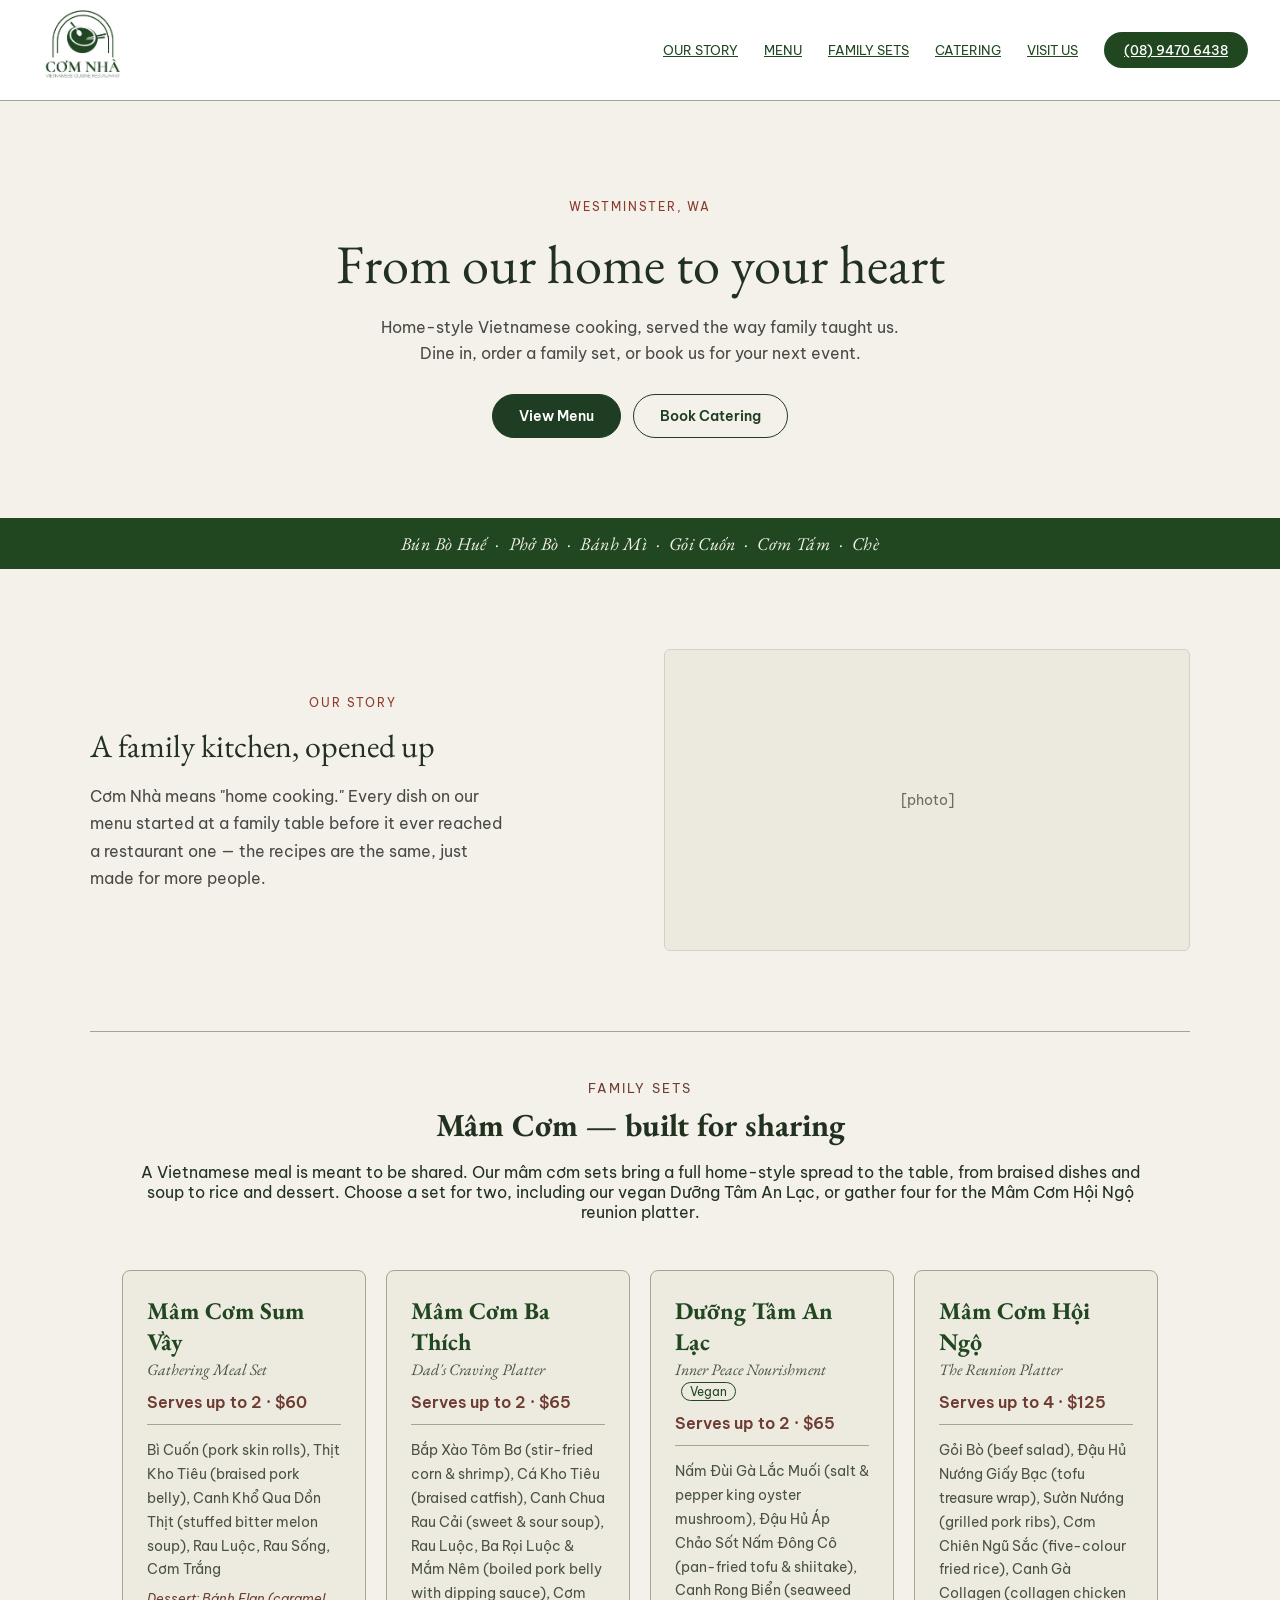
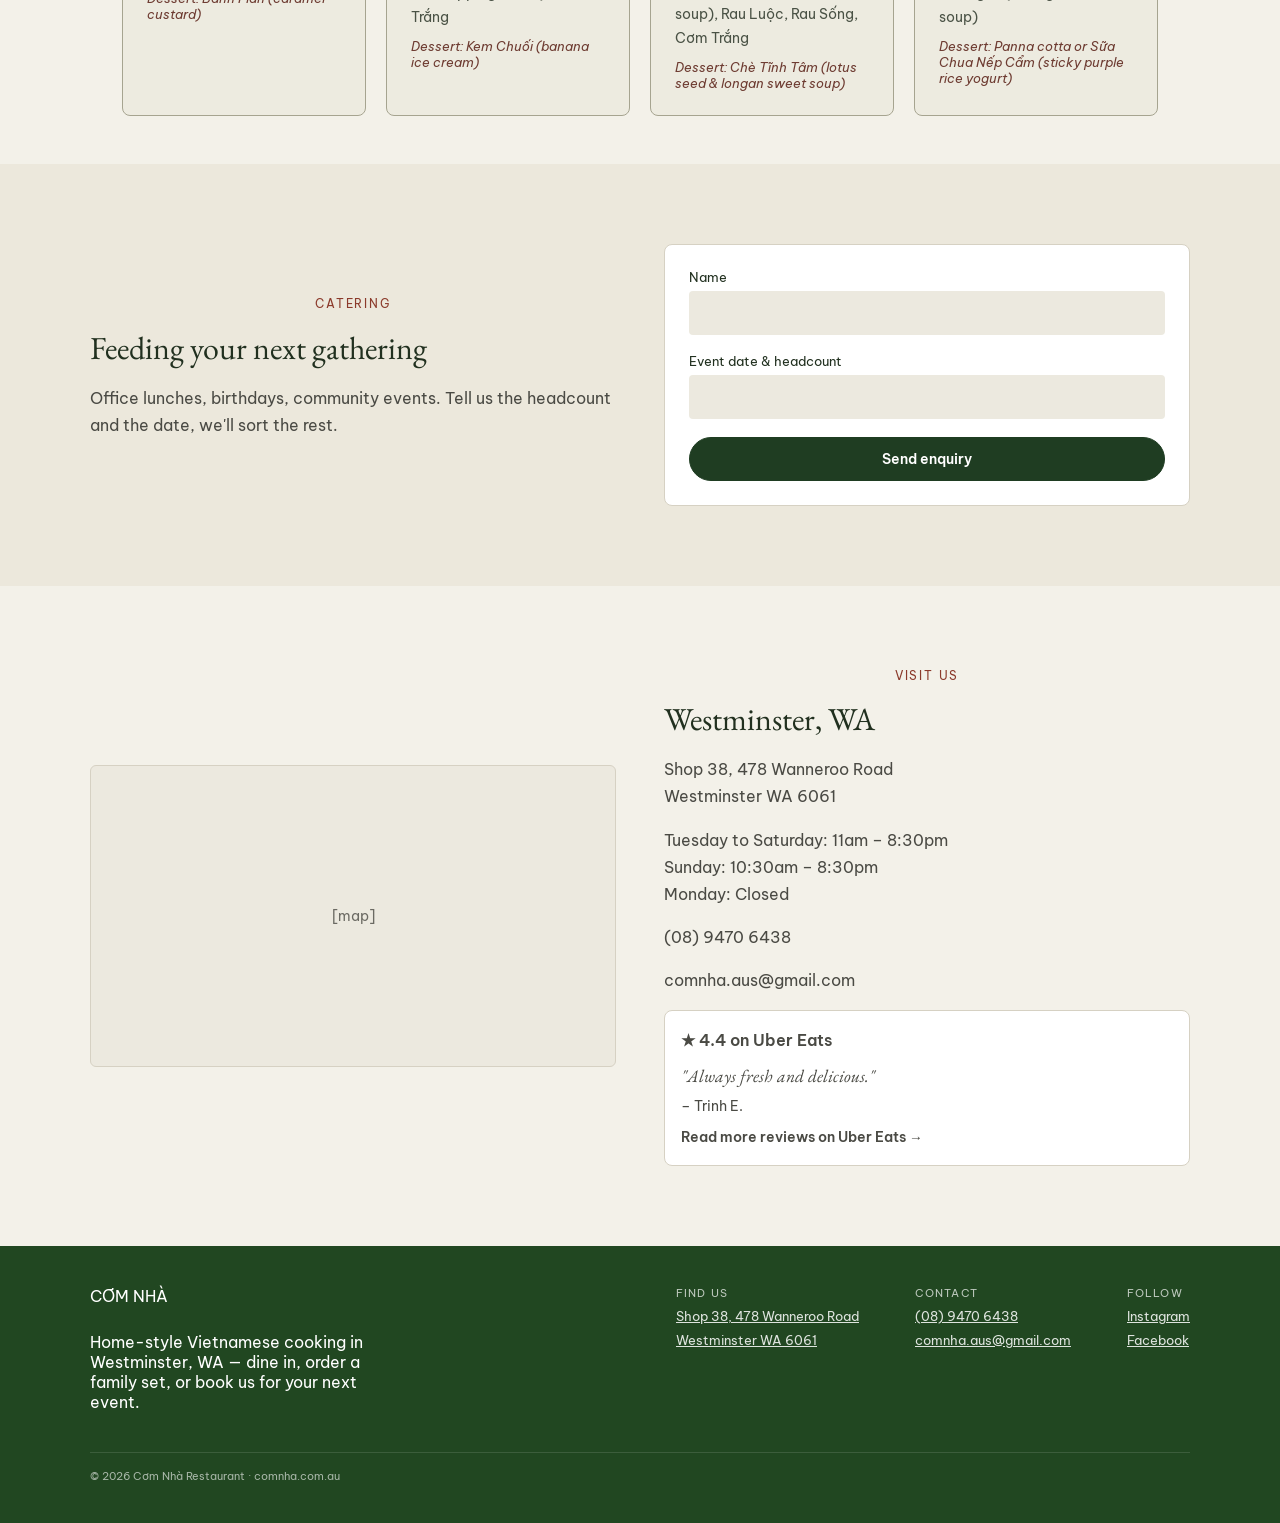
==== index.html @ d243a32c "Merge pull request #67 from ninihub1/feature/52-hamburger-menu Feature/52 hamburger menu" ====
<!DOCTYPE html>
<html lang="en">
<head>
  <meta charset="UTF-8">
  <meta name="viewport" content="width=device-width, initial-scale=1.0">
  <title>Cơm Nhà Restaurant</title>
  <link rel="stylesheet" href="css/style.css">
  <link rel="preconnect" href="https://fonts.googleapis.com">
  <link rel="preconnect" href="https://fonts.gstatic.com" crossorigin>
  <link href="https://fonts.googleapis.com/css2?family=EB+Garamond:ital,wght@0,400;0,600;1,400&family=Be+Vietnam+Pro:wght@400;500;600&display=swap" rel="stylesheet">
  <link rel="icon" type="image/svg+xml" href="favicon.svg">
  <meta name="description" content="Cơm Nhà is a family-style Vietnamese restaurant in Westminster, WA, serving home-style dishes, family sets, and catering.">
  <meta property="og:title" content="Cơm Nhà Restaurant">
  <meta property="og:description" content="Family-style Vietnamese cooking in Westminster, WA. Dine in, order family sets, or book catering.">
  <meta property="og:type" content="website">
  <meta property="og:image" content="https://comnha.com.au/assets/logo.jpeg">
</head>
<body>

  <div id="site-header"></div>

  <main>
    <section id="hero">
      <p class="eyebrow">Westminster, WA</p>
      <h1>From our home to your heart</h1>
      <p>Home-style Vietnamese cooking, served the way family taught us. Dine in, order a family set, or book us for your next event.</p>
      <div class="hero-buttons">
                <a class="btn btn-primary" href="pages/menu.html">View Menu</a>
        <a class="btn btn-outline" href="#catering">Book Catering</a>
      </div>
    </section>

    <section id="marquee">
      Bún Bò Huế &nbsp;·&nbsp; Phở Bò &nbsp;·&nbsp; Bánh Mì &nbsp;·&nbsp; Gỏi Cuốn &nbsp;·&nbsp; Cơm Tấm &nbsp;·&nbsp; Chè
    </section>

    <section id="story">
      <div class="story-text">
        <p class="eyebrow">Our Story</p>
        <h2>A family kitchen, opened up</h2>
        <p>Cơm Nhà means "home cooking." Every dish on our menu started at a family table before it ever reached a restaurant one — the recipes are the same, just made for more people.</p>
      </div>
      <div class="story-photo">[photo]</div>
    </section>

    <section id="signatures"></section>

    <section id="mam-com">
      <div class="section-intro">
        <p class="eyebrow">Family sets</p>
        <h2>Mâm Cơm — built for sharing</h2>
        <p>A Vietnamese meal is meant to be shared. Our mâm cơm sets bring a full home-style spread to the table, from braised dishes and soup to rice and dessert. Choose a set for two, including our vegan Dưỡng Tâm An Lạc, or gather four for the Mâm Cơm Hội Ngộ reunion platter.</p>
      </div>
      <div class="set-grid">

        <article class="set-card">
          <h3>Mâm Cơm Sum Vầy</h3>
          <p class="set-en">Gathering Meal Set</p>
          <p class="set-meta">Serves up to 2 · $60</p>
          <p class="set-dishes">Bì Cuốn (pork skin rolls), Thịt Kho Tiêu (braised pork belly), Canh Khổ Qua Dồn Thịt (stuffed bitter melon soup), Rau Luộc, Rau Sống, Cơm Trắng</p>
          <p class="set-dessert">Dessert: Bánh Flan (caramel custard)</p>
        </article>

        <article class="set-card">
          <h3>Mâm Cơm Ba Thích</h3>
          <p class="set-en">Dad's Craving Platter</p>
          <p class="set-meta">Serves up to 2 · $65</p>
          <p class="set-dishes">Bắp Xào Tôm Bơ (stir-fried corn &amp; shrimp), Cá Kho Tiêu (braised catfish), Canh Chua Rau Cải (sweet &amp; sour soup), Rau Luộc, Ba Rọi Luộc &amp; Mắm Nêm (boiled pork belly with dipping sauce), Cơm Trắng</p>
          <p class="set-dessert">Dessert: Kem Chuối (banana ice cream)</p>
        </article>

        <article class="set-card">
          <h3>Dưỡng Tâm An Lạc</h3>
          <p class="set-en">Inner Peace Nourishment <span class="set-tag">Vegan</span></p>
          <p class="set-meta">Serves up to 2 · $65</p>
          <p class="set-dishes">Nấm Đùi Gà Lắc Muối (salt &amp; pepper king oyster mushroom), Đậu Hủ Áp Chảo Sốt Nấm Đông Cô (pan-fried tofu &amp; shiitake), Canh Rong Biển (seaweed soup), Rau Luộc, Rau Sống, Cơm Trắng</p>
          <p class="set-dessert">Dessert: Chè Tĩnh Tâm (lotus seed &amp; longan sweet soup)</p>
        </article>

        <article class="set-card">
          <h3>Mâm Cơm Hội Ngộ</h3>
          <p class="set-en">The Reunion Platter</p>
          <p class="set-meta">Serves up to 4 · $125</p>
          <p class="set-dishes">Gỏi Bò (beef salad), Đậu Hủ Nướng Giấy Bạc (tofu treasure wrap), Sườn Nướng (grilled pork ribs), Cơm Chiên Ngũ Sắc (five-colour fried rice), Canh Gà Collagen (collagen chicken soup)</p>
          <p class="set-dessert">Dessert: Panna cotta or Sữa Chua Nếp Cẩm (sticky purple rice yogurt)</p>
        </article>

      </div>
    </section>

    <section id="catering">
      <div class="catering-text">
        <p class="eyebrow">Catering</p>
        <h2>Feeding your next gathering</h2>
        <p>Office lunches, birthdays, community events. Tell us the headcount and the date, we'll sort the rest.</p>
      </div>
      <form class="catering-form">
        <label for="cat-name">Name</label>
        <input type="text" id="cat-name" name="name">
        <label for="cat-details">Event date &amp; headcount</label>
        <input type="text" id="cat-details" name="details">
        <button type="submit" class="btn btn-primary">Send enquiry</button>
      </form>
    </section>

    <section id="visit">
      <div class="visit-map">[map]</div>
      <div class="visit-details">
        <p class="eyebrow">Visit us</p>
        <h2>Westminster, WA</h2>
        <p>Shop 38, 478 Wanneroo Road<br>Westminster WA 6061</p>
        <ul class="visit-hours">
          <li>Tuesday to Saturday: 11am – 8:30pm</li>
          <li>Sunday: 10:30am – 8:30pm</li>
          <li>Monday: Closed</li>
        </ul>
        <p><a href="tel:+61894706438">(08) 9470 6438</a></p>
        <p><a href="mailto:comnha.aus@gmail.com">comnha.aus@gmail.com</a></p>
        <a class="rating-block" href="https://www.ubereats.com/au/store/com-nha-restaurant-westminster/_axrUWOhW5KjC9jTwBZXnQ" target="_blank" rel="noopener">
          <p class="rating-score">★ 4.4 on Uber Eats</p>
          <p class="rating-quote">"Always fresh and delicious."</p>
          <p class="rating-author">– Trinh E.</p>
          <p class="rating-link">Read more reviews on Uber Eats →</p>
        </a>
      </div>
    </section>
  </main>

  <div id="site-footer"></div>

  <script src="js/include.js"></script>
  <script src="js/main.js"></script>
    <script src="js/nav.js"></script>
</body>
</html>
---- css/style.css ----
/* Global stylesheet
   CSS variables (colour palette, typography scale) confirmed here in issue #2.
   Button and card component styles go in issue #3.
   Keep this file the single source of truth for colours and spacing,
   pages should not hardcode their own values. */

:root {
  --accent: #214721;
  --highlight: #6E3C32;
  --bg: #F3F1E9;
  --bg-alt: #ECEAE0;
  --card: #EDEBE0;
  --text: #21301F;
  --text-soft: #4A5245;
  --line: #A6A490;

  --font-heading: "EB Garamond", serif;
  --font-body: "Be Vietnam Pro", sans-serif;
}

body {
  margin: 0;
  font-family: var(--font-body);
  color: var(--text);
  background: var(--bg);
}

h1, h2, h3, h4 {
  font-family: var(--font-heading);
}

/* ---------- nav (issue #1) ---------- */
header.nav {
  position: sticky; top: 0; z-index: 50;
  display: flex; align-items: center; justify-content: space-between;
  padding: 0 32px; background: #fff;
  border-bottom: 1px solid var(--line);
  gap: 16px; flex-wrap: wrap;
  min-height: 100px;
}

.brand-logo {
  height: 100px;
  width: auto;
  display: block;
  mix-blend-mode: multiply;
}

nav.links { display: flex; align-items: center; gap: 26px; font-size: 13px; flex-wrap: wrap; }
nav.links a.navlink { color: var(--accent); }
.phone-pill { background: var(--accent); color: #fff; padding: 10px 20px; border-radius: 999px; font-weight: 500; font-size: 13px; white-space: nowrap; }

/* ---------- footer (issue #1) ---------- */
footer.site { background: var(--accent); padding: 40px 32px; color: #fff; }
.footer-grid { max-width: 1100px; margin: 0 auto; display: flex; justify-content: space-between; gap: 36px; flex-wrap: wrap; }
.foot-brand { display: flex; flex-direction: column; gap: 10px; max-width: 300px; }
.foot-cols { display: flex; gap: 56px; flex-wrap: wrap; }
.foot-col { display: flex; flex-direction: column; gap: 8px; font-size: 13px; }
.foot-col .label { opacity: .7; letter-spacing: .1em; font-size: 11px; text-transform: uppercase; }
.foot-col a { color: rgba(255,255,255,0.85); }
.foot-bottom { max-width: 1100px; margin: 24px auto 0; border-top: 1px solid rgba(255,255,255,0.2); padding-top: 16px; font-size: 11px; opacity: .6; }

/* ---------- family sets cards (issue #6) ---------- */
#mam-com {
  border-top: 1px solid var(--line);
  max-width: 1100px;
  margin: 0 auto;
}
.section-intro { text-align: center; padding: 48px 32px 0; margin-bottom: 12px; }
.section-intro .eyebrow { font-size: 13px; letter-spacing: .16em; color: var(--highlight); text-transform: uppercase; margin: 0 0 8px; }
.section-intro h2 { font-size: 32px; color: var(--text); margin: 0; }

.set-grid {
  display: grid;
  grid-template-columns: repeat(auto-fit, minmax(240px, 1fr));
  gap: 20px;
  max-width: 1100px;
  margin: 0 auto;
  padding: 32px 32px 48px;
}
.set-card {
  background: var(--card);
  border: 1px solid var(--line);
  border-radius: 8px;
  padding: 24px;
  display: flex;
  flex-direction: column;
}
.set-card h3 { color: var(--accent); font-size: 24px; margin: 0; }
.set-en { font-family: var(--font-heading); font-style: italic; color: var(--text-soft); margin: 2px 0 12px; }
.set-tag { font-family: var(--font-body); font-style: normal; font-size: 12px; color: var(--accent); border: 1px solid var(--accent); border-radius: 999px; padding: 1px 8px; margin-left: 6px; }
.set-meta { color: var(--highlight); font-weight: 600; margin: 0 0 14px; padding-bottom: 12px; border-bottom: 1px solid var(--line); }
.set-dishes { margin: 0 0 8px; color: var(--text-soft); font-size: 14px; line-height: 1.7; }
.set-dessert { margin: 0; color: var(--highlight); font-size: 13px; font-style: italic; }

@media (max-width: 600px) {
  .set-grid { padding: 24px 16px 40px; }
  .section-intro { padding: 40px 16px 0; }
}

/* ---------- homepage sections: hero, story, catering, visit ---------- */

#hero .eyebrow,
#story .eyebrow,
#catering .eyebrow,
#visit .eyebrow {
  font-size: 0.75rem;
  letter-spacing: 0.15em;
  text-transform: uppercase;
  color: #8B3A2B;
  margin: 0 auto 12px;
  text-align: center;
  width: 100%;
}

#story h2,
#catering h2,
#visit h2 {
  font-weight: 400;
  font-size: 2rem;
  margin: 0 0 16px;
}

#story p,
#catering p,
#visit p,
.visit-hours {
  color: #4a4a44;
  line-height: 1.7;
}

/* hero */
#hero {
  text-align: center;
  max-width: 760px;
  margin: 0 auto;
  padding: 96px 24px 80px;
}

#hero h1 {
  font-weight: 400;
  font-size: clamp(2.2rem, 5vw, 3.4rem);
  margin: 12px 0 16px;
}

#hero > p {
  color: #4a4a44;
  line-height: 1.6;
  max-width: 520px;
  margin: 0 auto 28px;
}

.hero-buttons {
  display: flex;
  gap: 12px;
  justify-content: center;
  flex-wrap: wrap;
}

/* buttons */
.btn {
  display: inline-block;
  padding: 12px 26px;
  border-radius: 999px;
  border: 1px solid #1F3D22;
  font-family: inherit;
  font-size: 0.9rem;
  font-weight: 600;
  text-decoration: none;
  cursor: pointer;
}

.btn-primary {
  background: #1F3D22;
  color: #ffffff;
}

.btn-outline {
  background: transparent;
  color: #1F3D22;
}

/* marquee: scrolling dish strip between hero and story
   static for now — see this file's bottom note for the looping version */
#marquee {
  background: var(--accent);
  color: var(--bg);
  padding: 14px 0;
  font-family: var(--font-heading);
  font-style: italic;
  font-size: 18px;
  text-align: center;
  letter-spacing: 0.02em;
}

/* our story */
#story {
  display: grid;
  grid-template-columns: 1fr 1fr;
  gap: 48px;
  align-items: center;
  max-width: 1100px;
  margin: 0 auto;
  padding: 80px 24px;
}

#story .story-text p:last-child {
  max-width: 420px;
}

.story-photo,
.visit-map {
  background: #ECE9DF;
  border: 1px solid #D6D1C3;
  border-radius: 6px;
  min-height: 300px;
  display: flex;
  align-items: center;
  justify-content: center;
  color: #6b6a63;
  font-size: 0.85rem;
}

/* catering */
#catering {
  background: #ECE8DC;
  display: grid;
  grid-template-columns: 1fr 1fr;
  gap: 48px;
  align-items: center;
  padding: 80px max(24px, calc((100% - 1100px) / 2));
}

.catering-form {
  background: #ffffff;
  border: 1px solid #D6D1C3;
  border-radius: 8px;
  padding: 24px;
  display: flex;
  flex-direction: column;
}

.catering-form label {
  font-size: 0.8rem;
  margin-bottom: 6px;
}

.catering-form input {
  background: #ECE9DF;
  border: none;
  border-radius: 4px;
  padding: 12px;
  margin-bottom: 18px;
  font: inherit;
}

.catering-form .btn {
  width: 100%;
}

/* visit */
#visit {
  display: grid;
  grid-template-columns: 1fr 1fr;
  gap: 48px;
  align-items: center;
  max-width: 1100px;
  margin: 0 auto;
  padding: 80px 24px;
}

.visit-hours {
  list-style: none;
  padding: 0;
  margin: 0 0 12px;
}

#visit a {
  color: inherit;
  text-decoration: none;
}

.rating-block {
  display: block;
  margin-top: 16px;
  padding: 16px;
  background: #ffffff;
  border: 1px solid #D6D1C3;
  border-radius: 8px;
}

.rating-score {
  font-weight: 600;
  margin: 0 0 6px;
}

.rating-quote {
  font-family: 'EB Garamond', serif;
  font-style: italic;
  font-size: 1.1rem;
  margin: 0;
}

.rating-author {
  font-size: 0.85rem;
  margin: 4px 0 8px;
}

.rating-link {
  font-size: 0.85rem;
  font-weight: 600;
  color: #1F3D22;
  margin: 0;
}

/* phones: stack side-by-side sections */
@media (max-width: 768px) {
  #story,
  #catering,
  #visit {
    grid-template-columns: 1fr;
  }
}

/* phones: tighter header and catering spacing (issue #56) */
@media (max-width: 600px) {
  header.nav { padding: 8px 16px; gap: 8px; }
  .brand-logo { height: 72px; }
  nav.links { gap: 8px 18px; }
  #catering { gap: 24px; }
}

/* ---------- hamburger menu and side drawer (issue #52) ---------- */
.nav-toggle,
.nav-backdrop { display: none; }

@media (max-width: 768px) {
  /* just the three lines, no box around them */
  .nav-toggle {
    position: relative;
    z-index: 3;
    display: flex;
    flex-direction: column;
    align-items: center;
    justify-content: center;
    gap: 6px;
    width: 44px;
    height: 44px;
    padding: 0;
    background: none;
    border: 0;
    cursor: pointer;
    -webkit-tap-highlight-color: transparent;
  }
  .nav-toggle-bar {
    display: block;
    width: 26px;
    height: 2px;
    background: var(--accent);
    border-radius: 2px;
    transition: transform .3s ease, opacity .2s ease;
  }
  .nav-toggle:focus-visible {
    outline: 2px solid var(--accent);
    outline-offset: 2px;
    border-radius: 6px;
  }

  /* the three lines turn into an X while the drawer is open */
  header.nav.nav-open .nav-toggle-bar:nth-child(1) { transform: translateY(8px) rotate(45deg); }
  header.nav.nav-open .nav-toggle-bar:nth-child(2) { opacity: 0; }
  header.nav.nav-open .nav-toggle-bar:nth-child(3) { transform: translateY(-8px) rotate(-45deg); }

  /* dark overlay behind the drawer; tap it to close */
  .nav-backdrop {
    display: block;
    position: fixed;
    inset: 0;
    z-index: 1;
    background: rgba(33, 48, 31, 0.45);
    opacity: 0;
    visibility: hidden;
    transition: opacity .3s ease, visibility 0s linear .3s;
  }
  header.nav.nav-open .nav-backdrop {
    opacity: 1;
    visibility: visible;
    transition: opacity .3s ease;
  }

  /* drawer that slides in from the right */
  header.nav nav.links {
    position: fixed;
    top: 0;
    right: 0;
    bottom: 0;
    z-index: 2;
    width: min(82vw, 340px);
    box-sizing: border-box;
    display: flex;
    flex-direction: column;
    align-items: stretch;
    flex-wrap: nowrap;
    gap: 0;
    padding: 96px 28px 32px;
    background: var(--bg);
    box-shadow: -12px 0 32px rgba(33, 48, 31, 0.18);
    overflow-y: auto;
    transform: translateX(100%);
    visibility: hidden;
    transition: transform .3s ease, visibility 0s linear .3s;
  }
  header.nav.nav-open nav.links {
    transform: none;
    visibility: visible;
    transition: transform .3s ease;
  }

  header.nav nav.links a.navlink {
    font-family: var(--font-heading);
    font-size: 1.6rem;
    color: var(--text);
    padding: 16px 0;
    border-bottom: 1px solid var(--line);
    text-decoration: none;
  }
  header.nav nav.links a.navlink:hover,
  header.nav nav.links a.navlink:focus-visible { color: var(--highlight); }
  header.nav nav.links a.navlink:nth-last-child(2) { margin-bottom: 24px; }

  header.nav nav.links .phone-pill {
    margin-top: auto;
    padding: 14px 20px;
    font-size: 16px;
    text-align: center;
    text-decoration: none;
  }

  /* stop the page scrolling behind the open drawer */
  body.nav-locked { overflow: hidden; }
}

@media (prefers-reduced-motion: reduce) {
  .nav-toggle-bar,
  .nav-backdrop,
  header.nav nav.links { transition: none; }
}
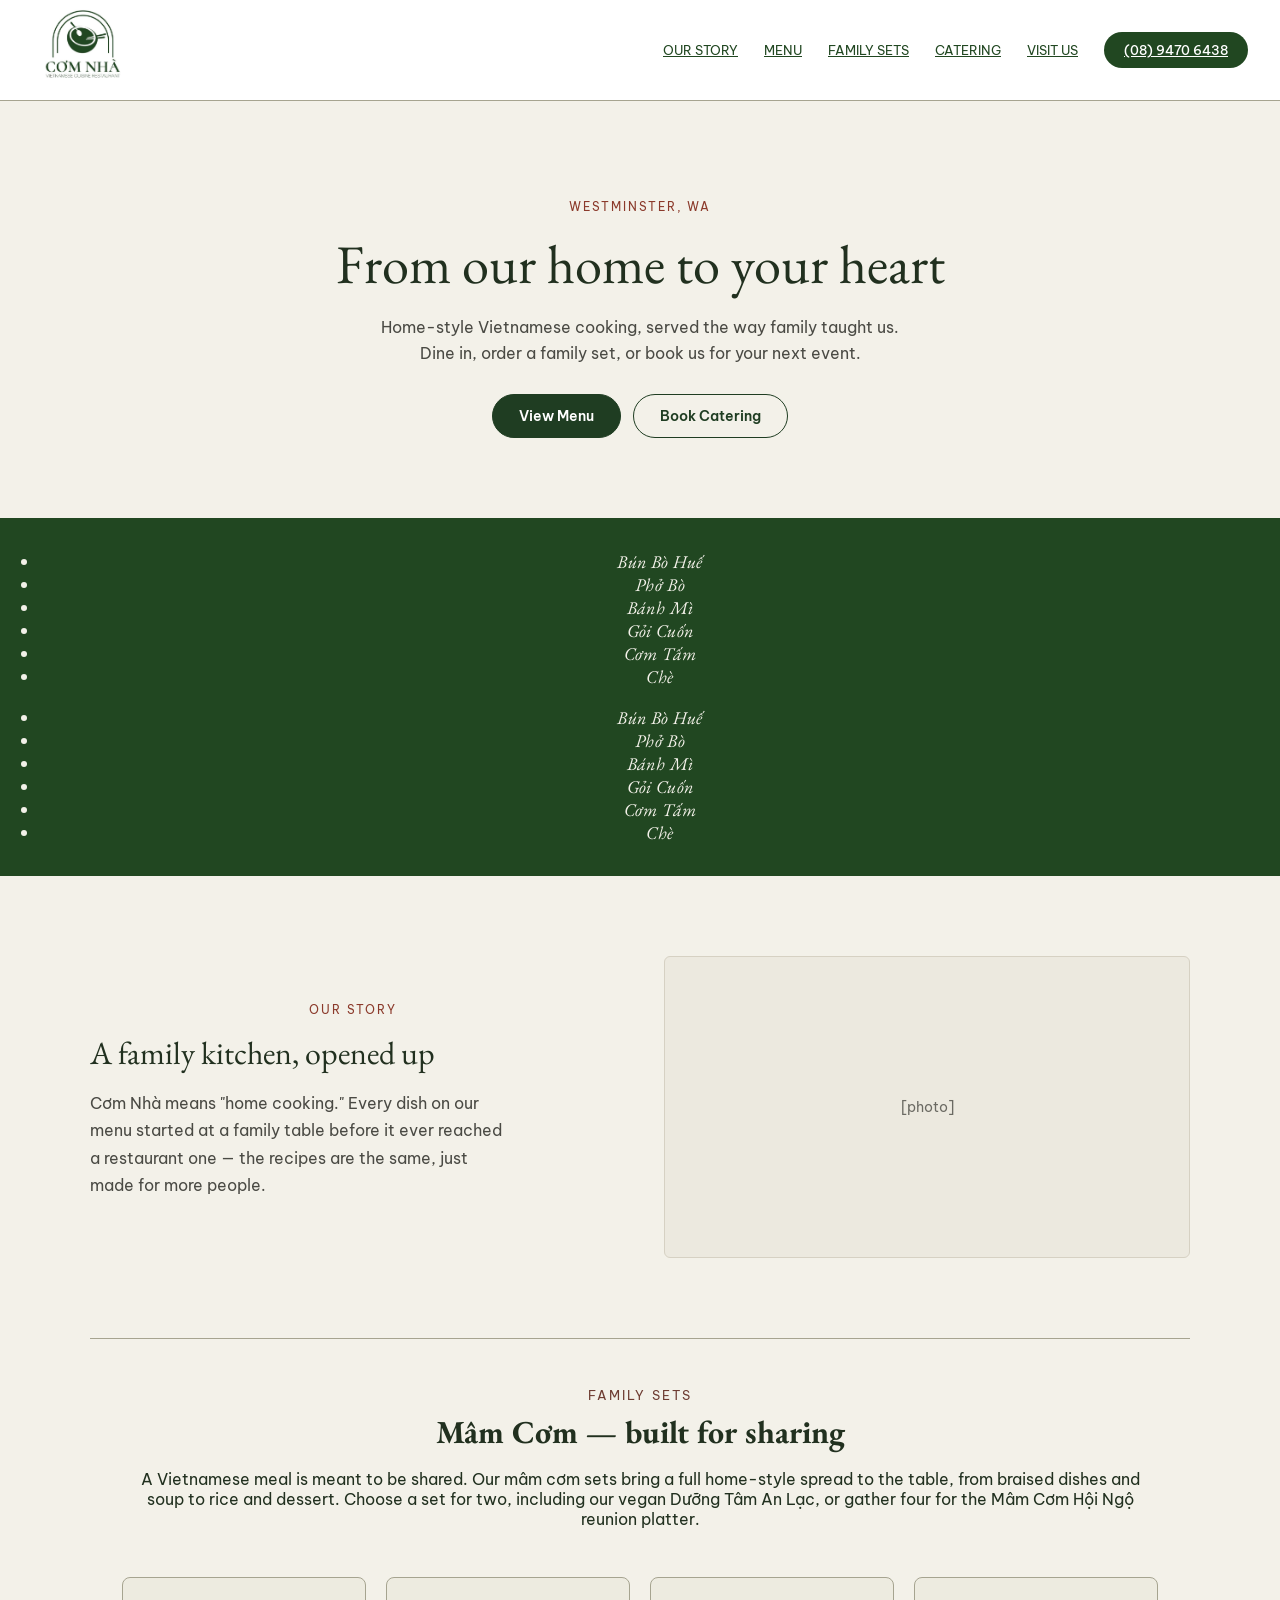
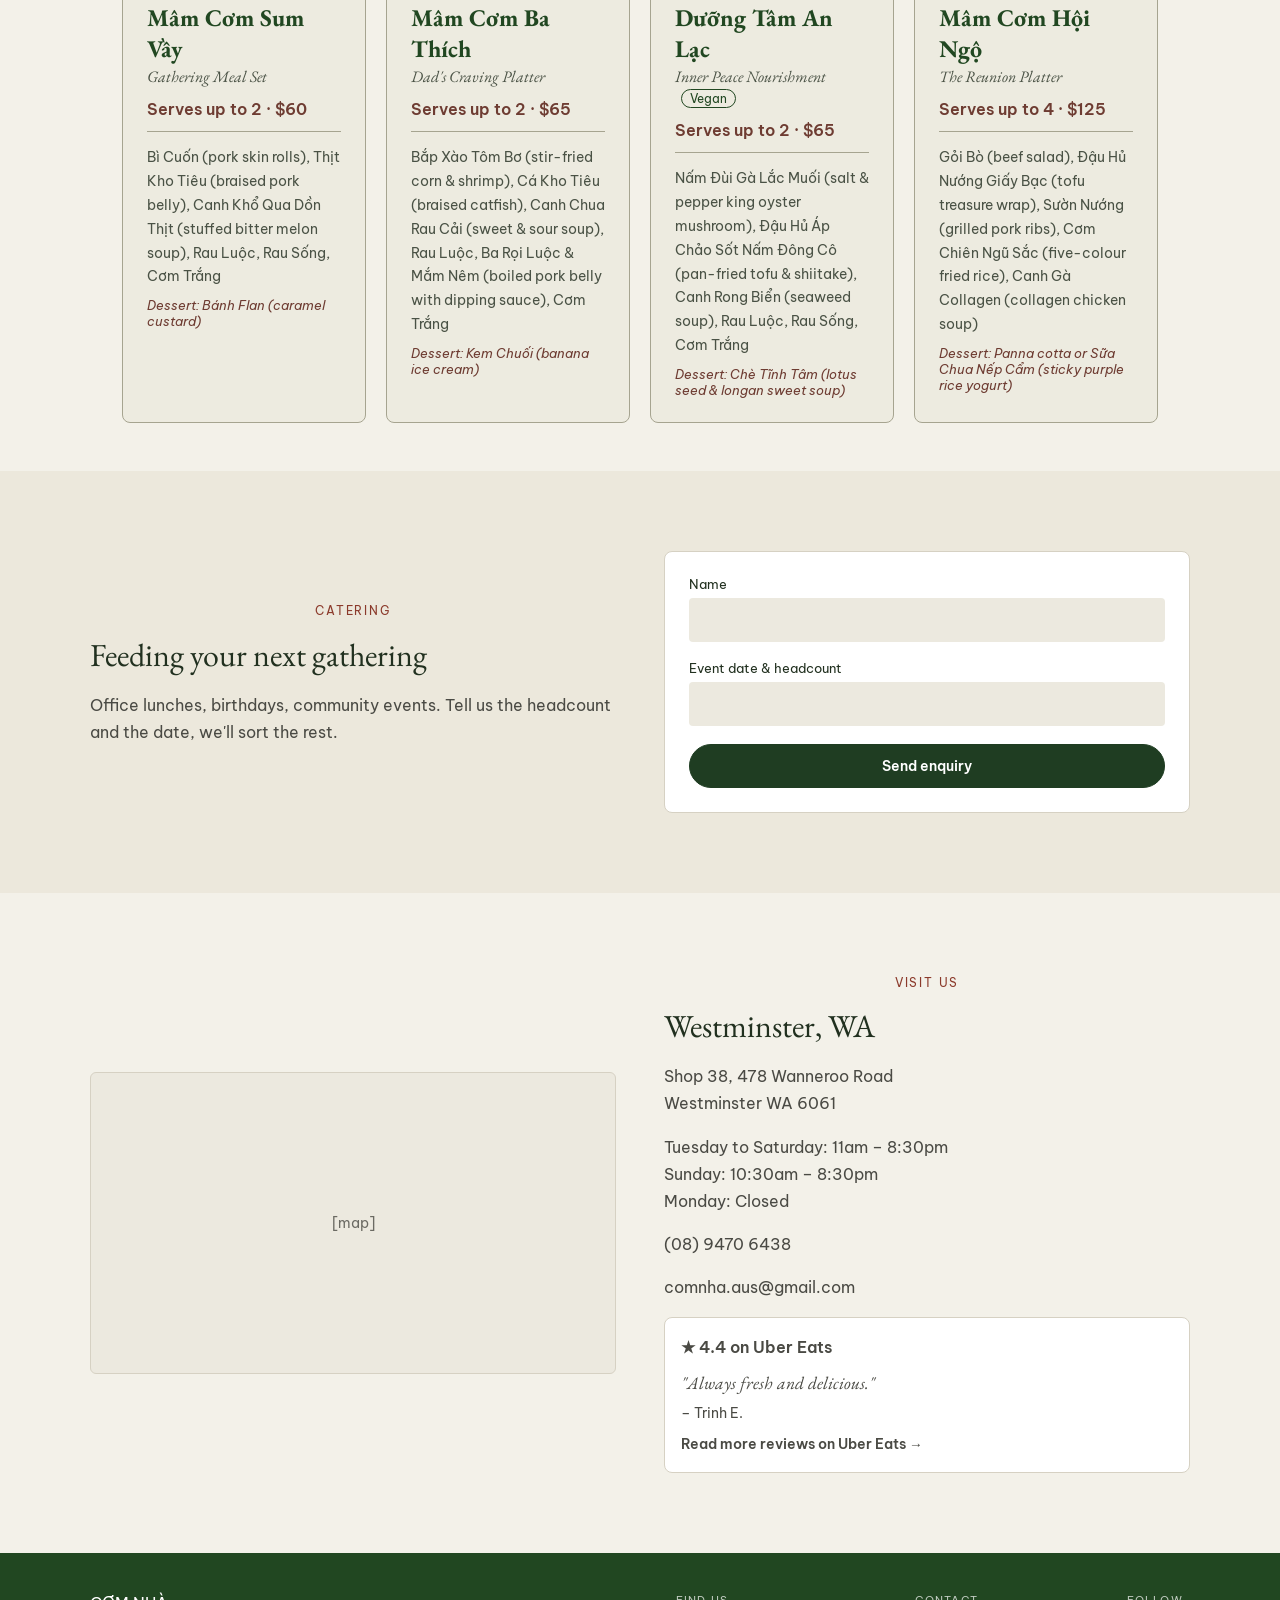
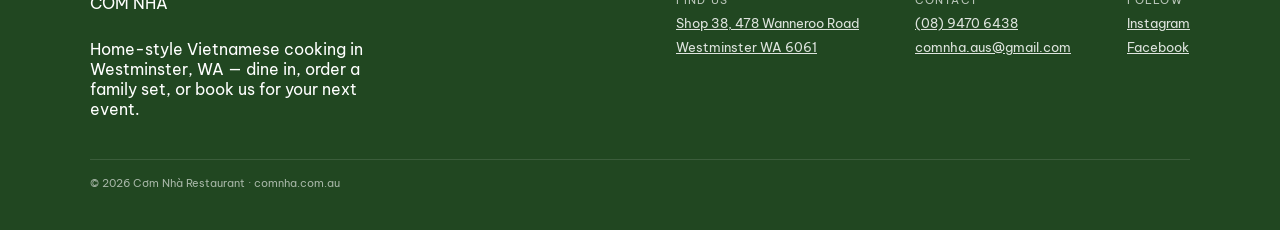
==== commit 1e15b79c: "Update index.html" ====
--- a/index.html
+++ b/index.html
@@ -30,8 +30,25 @@
       </div>
     </section>
 
-    <section id="marquee">
-      Bún Bò Huế &nbsp;·&nbsp; Phở Bò &nbsp;·&nbsp; Bánh Mì &nbsp;·&nbsp; Gỏi Cuốn &nbsp;·&nbsp; Cơm Tấm &nbsp;·&nbsp; Chè
+    <section id="marquee" aria-label="Some of our dishes">
+      <div class="marquee-track">
+        <ul class="marquee-list">
+          <li>Bún Bò Huế</li>
+          <li>Phở Bò</li>
+          <li>Bánh Mì</li>
+          <li>Gỏi Cuốn</li>
+          <li>Cơm Tấm</li>
+          <li>Chè</li>
+        </ul>
+        <ul class="marquee-list" aria-hidden="true">
+          <li>Bún Bò Huế</li>
+          <li>Phở Bò</li>
+          <li>Bánh Mì</li>
+          <li>Gỏi Cuốn</li>
+          <li>Cơm Tấm</li>
+          <li>Chè</li>
+        </ul>
+      </div>
     </section>
 
     <section id="story">
@@ -132,4 +149,4 @@
   <script src="js/main.js"></script>
     <script src="js/nav.js"></script>
 </body>
-</html>+</html>
--- a/css/style.css
+++ b/css/style.css
@@ -30,6 +30,10 @@
 }
 
 /* ---------- nav (issue #1) ---------- */
+/* The header sits inside #site-header, so that wrapper is what has to be
+   sticky. Sticky on the header alone does nothing, because the wrapper is
+   exactly as tall as the header. */
+#site-header { position: sticky; top: 0; z-index: 60; }
 header.nav {
   position: sticky; top: 0; z-index: 50;
   display: flex; align-items: center; justify-content: space-between;
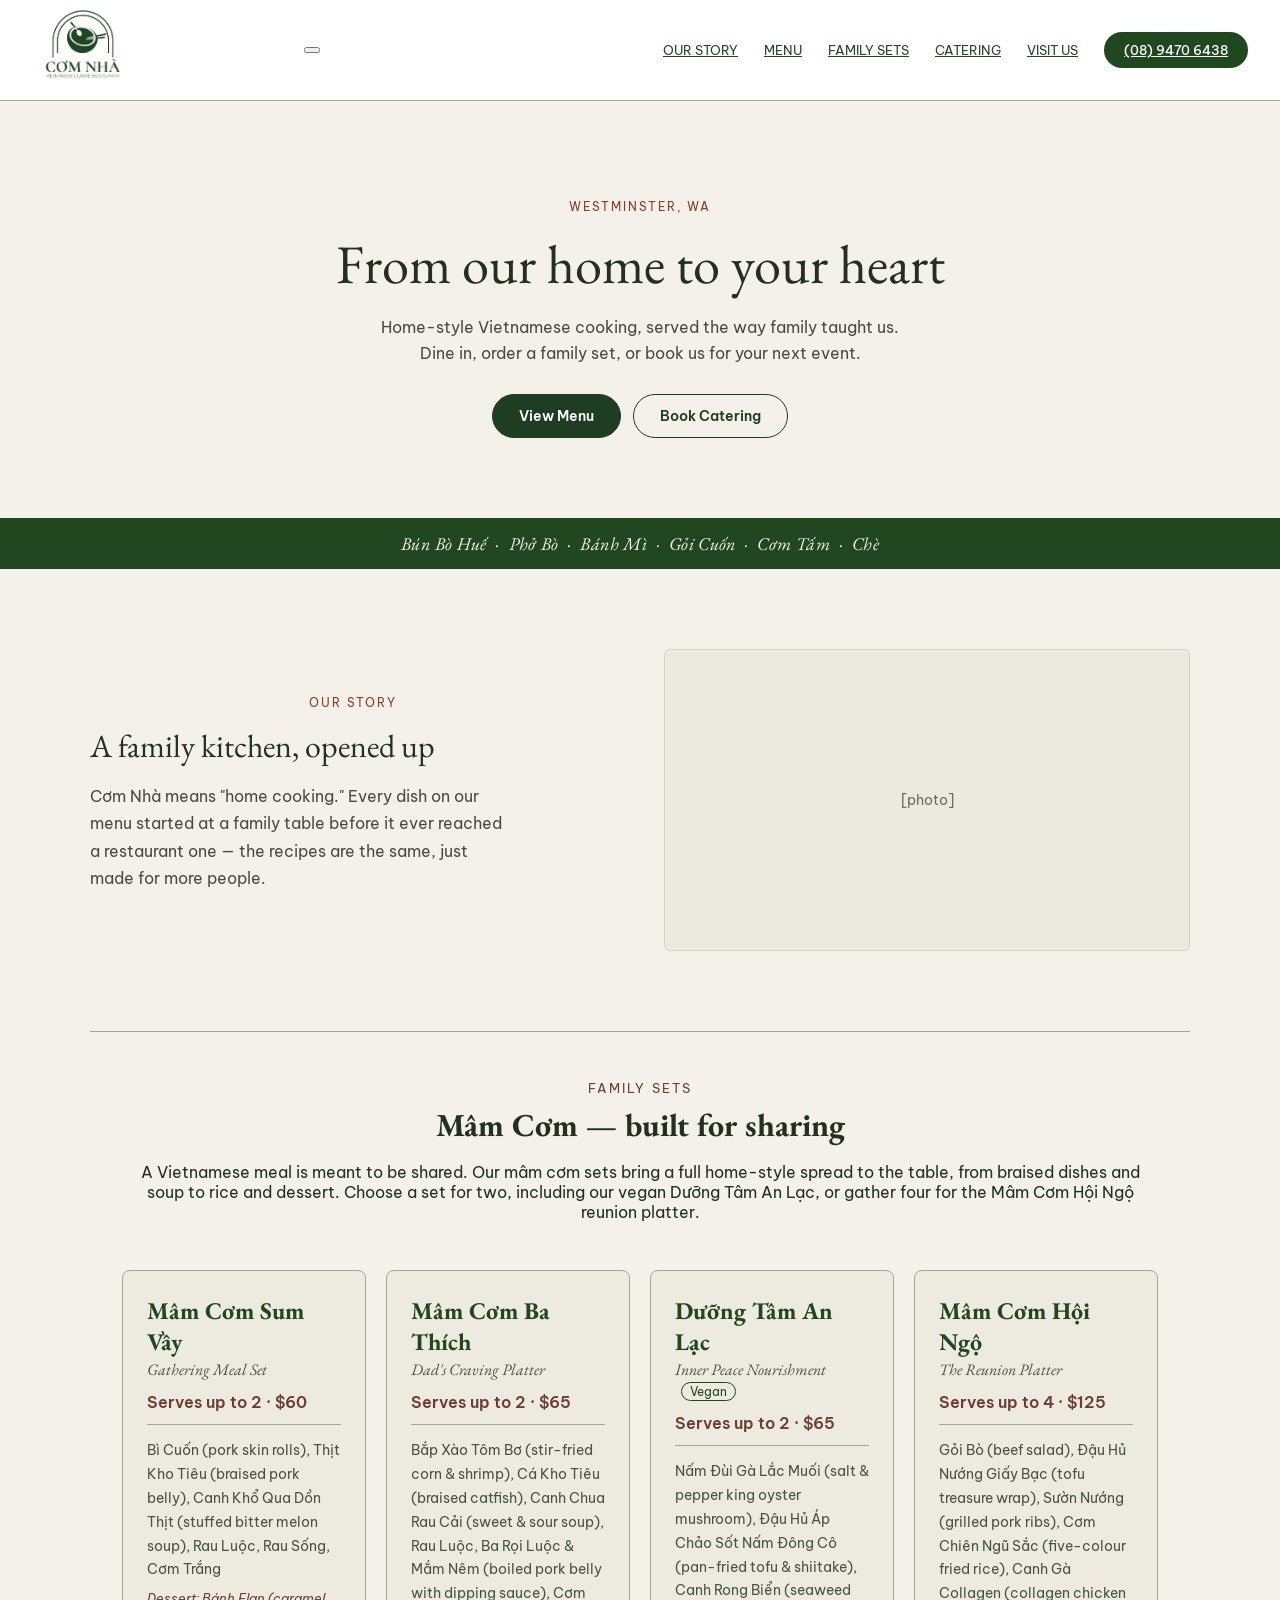
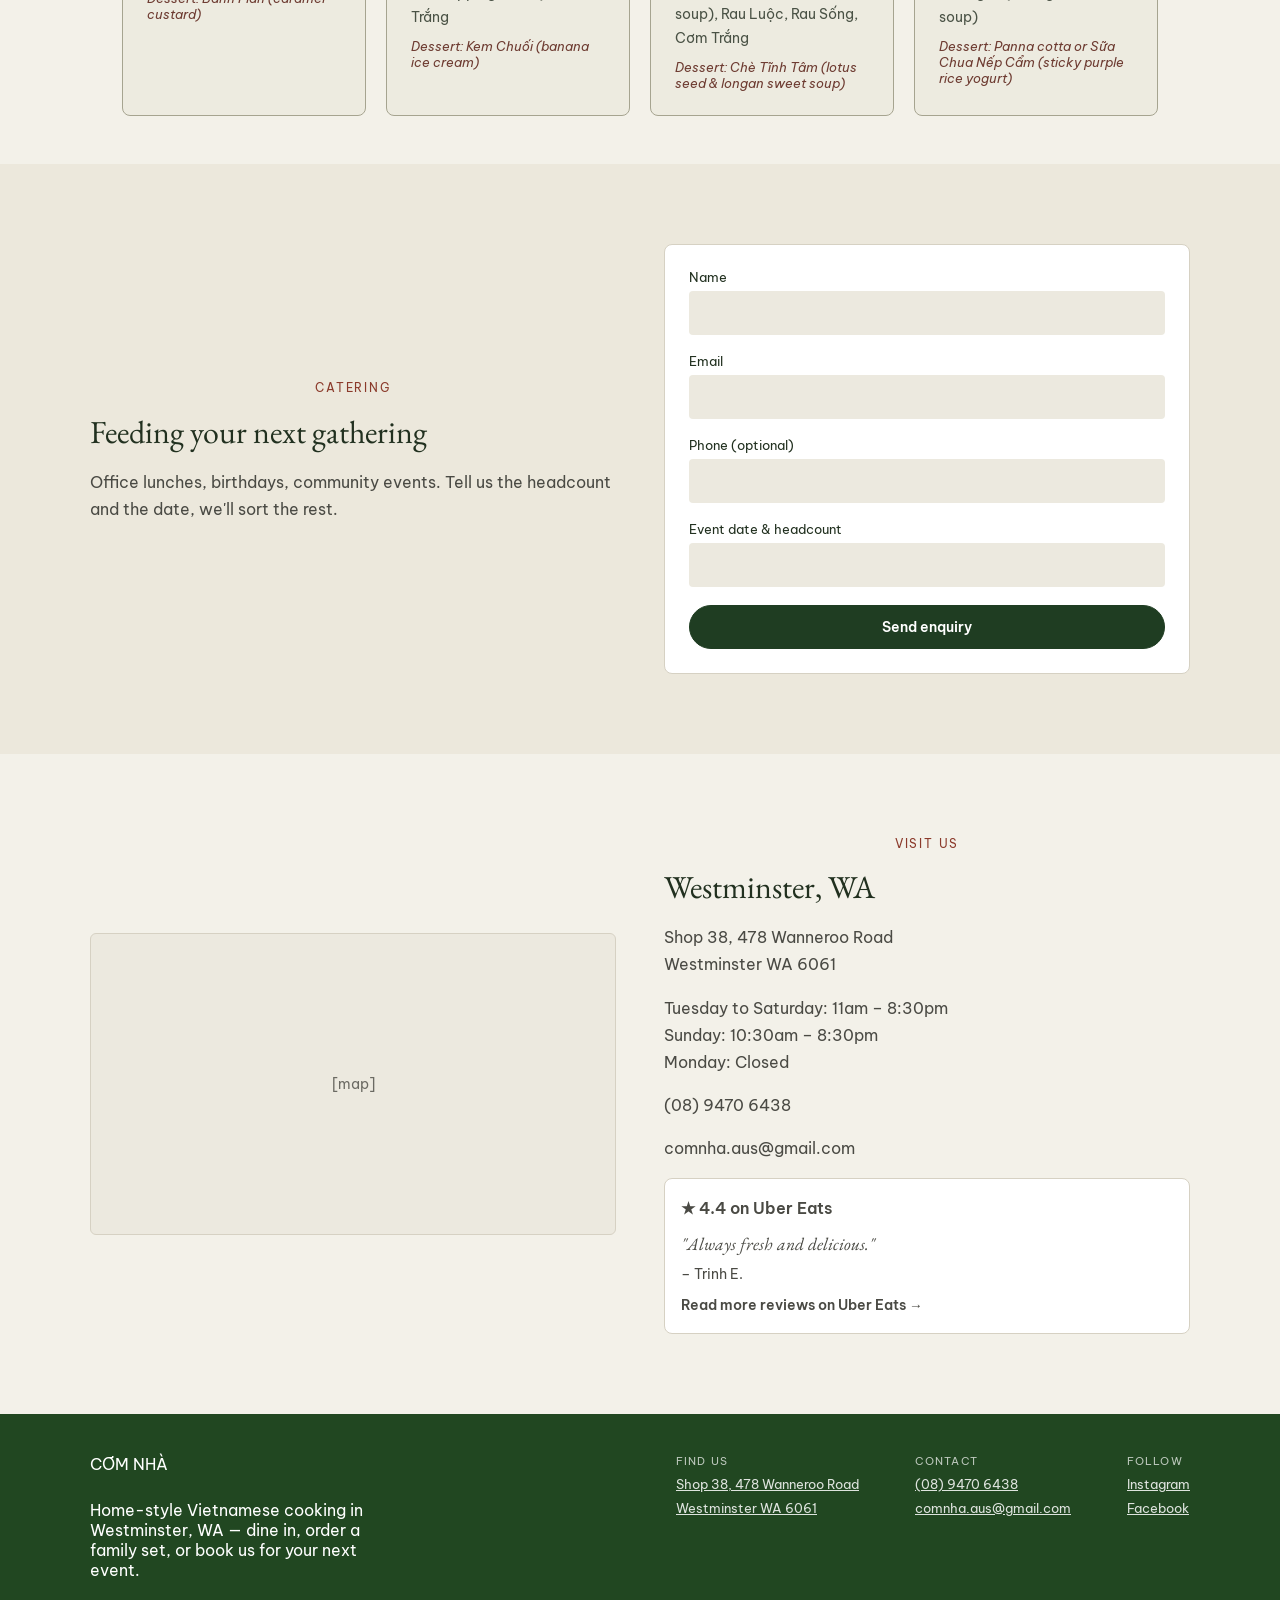
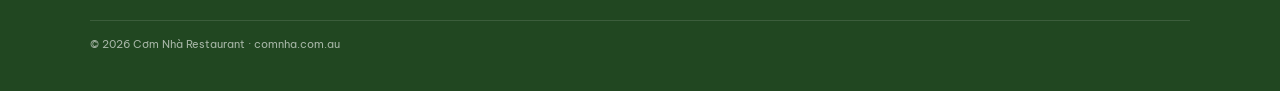
==== commit e47cb862: "Restore catering form styling and polish status messages" ====
--- a/index.html
+++ b/index.html
@@ -25,30 +25,13 @@
       <h1>From our home to your heart</h1>
       <p>Home-style Vietnamese cooking, served the way family taught us. Dine in, order a family set, or book us for your next event.</p>
       <div class="hero-buttons">
-                <a class="btn btn-primary" href="pages/menu.html">View Menu</a>
+        <a class="btn btn-primary" href="menu.html">View Menu</a>
         <a class="btn btn-outline" href="#catering">Book Catering</a>
       </div>
     </section>
 
-    <section id="marquee" aria-label="Some of our dishes">
-      <div class="marquee-track">
-        <ul class="marquee-list">
-          <li>Bún Bò Huế</li>
-          <li>Phở Bò</li>
-          <li>Bánh Mì</li>
-          <li>Gỏi Cuốn</li>
-          <li>Cơm Tấm</li>
-          <li>Chè</li>
-        </ul>
-        <ul class="marquee-list" aria-hidden="true">
-          <li>Bún Bò Huế</li>
-          <li>Phở Bò</li>
-          <li>Bánh Mì</li>
-          <li>Gỏi Cuốn</li>
-          <li>Cơm Tấm</li>
-          <li>Chè</li>
-        </ul>
-      </div>
+    <section id="marquee">
+      Bún Bò Huế &nbsp;·&nbsp; Phở Bò &nbsp;·&nbsp; Bánh Mì &nbsp;·&nbsp; Gỏi Cuốn &nbsp;·&nbsp; Cơm Tấm &nbsp;·&nbsp; Chè
     </section>
 
     <section id="story">
@@ -111,12 +94,17 @@
         <h2>Feeding your next gathering</h2>
         <p>Office lunches, birthdays, community events. Tell us the headcount and the date, we'll sort the rest.</p>
       </div>
-      <form class="catering-form">
+      <form class="catering-form" id="catering-form" action="https://formspree.io/f/xqpejjwp" method="POST">
         <label for="cat-name">Name</label>
-        <input type="text" id="cat-name" name="name">
+        <input type="text" id="cat-name" name="name" autocomplete="name" required>
+        <label for="cat-email">Email</label>
+        <input type="email" id="cat-email" name="email" autocomplete="email" required>
+        <label for="cat-phone">Phone (optional)</label>
+        <input type="tel" id="cat-phone" name="phone" autocomplete="tel" pattern="[0-9 +()\-]{8,15}">
         <label for="cat-details">Event date &amp; headcount</label>
-        <input type="text" id="cat-details" name="details">
+        <input type="text" id="cat-details" name="details" required>
         <button type="submit" class="btn btn-primary">Send enquiry</button>
+        <p id="form-status" role="status" hidden></p>
       </form>
     </section>
 
@@ -147,6 +135,5 @@
 
   <script src="js/include.js"></script>
   <script src="js/main.js"></script>
-    <script src="js/nav.js"></script>
 </body>
-</html>
+</html>
--- a/css/style.css
+++ b/css/style.css
@@ -30,17 +30,13 @@
 }
 
 /* ---------- nav (issue #1) ---------- */
-/* The header sits inside #site-header, so that wrapper is what has to be
-   sticky. Sticky on the header alone does nothing, because the wrapper is
-   exactly as tall as the header. */
-#site-header { position: sticky; top: 0; z-index: 60; }
 header.nav {
   position: sticky; top: 0; z-index: 50;
   display: flex; align-items: center; justify-content: space-between;
   padding: 0 32px; background: #fff;
   border-bottom: 1px solid var(--line);
   gap: 16px; flex-wrap: wrap;
-  min-height: 100px;
+  height: 100px;
 }
 
 .brand-logo {
@@ -262,6 +258,30 @@
   width: 100%;
 }
 
+.catering-form input:focus-visible {
+  outline: 2px solid var(--accent);
+  outline-offset: 1px;
+}
+
+.catering-form .btn:disabled {
+  opacity: .6;
+  cursor: wait;
+}
+
+/* message shown after sending */
+#form-status {
+  margin: 16px 0 0;
+  padding: 12px 14px;
+  border-radius: 6px;
+  font-size: 0.9rem;
+  background: #E8EFE3;
+  color: var(--accent);
+}
+#form-status.is-error {
+  background: #F3E4DF;
+  color: var(--highlight);
+}
+
 /* visit */
 #visit {
   display: grid;
@@ -324,128 +344,4 @@
   #visit {
     grid-template-columns: 1fr;
   }
-}
-
-/* phones: tighter header and catering spacing (issue #56) */
-@media (max-width: 600px) {
-  header.nav { padding: 8px 16px; gap: 8px; }
-  .brand-logo { height: 72px; }
-  nav.links { gap: 8px 18px; }
-  #catering { gap: 24px; }
-}
-
-/* ---------- hamburger menu and side drawer (issue #52) ---------- */
-.nav-toggle,
-.nav-backdrop { display: none; }
-
-@media (max-width: 768px) {
-  /* just the three lines, no box around them */
-  .nav-toggle {
-    position: relative;
-    z-index: 3;
-    display: flex;
-    flex-direction: column;
-    align-items: center;
-    justify-content: center;
-    gap: 6px;
-    width: 44px;
-    height: 44px;
-    padding: 0;
-    background: none;
-    border: 0;
-    cursor: pointer;
-    -webkit-tap-highlight-color: transparent;
-  }
-  .nav-toggle-bar {
-    display: block;
-    width: 26px;
-    height: 2px;
-    background: var(--accent);
-    border-radius: 2px;
-    transition: transform .3s ease, opacity .2s ease;
-  }
-  .nav-toggle:focus-visible {
-    outline: 2px solid var(--accent);
-    outline-offset: 2px;
-    border-radius: 6px;
-  }
-
-  /* the three lines turn into an X while the drawer is open */
-  header.nav.nav-open .nav-toggle-bar:nth-child(1) { transform: translateY(8px) rotate(45deg); }
-  header.nav.nav-open .nav-toggle-bar:nth-child(2) { opacity: 0; }
-  header.nav.nav-open .nav-toggle-bar:nth-child(3) { transform: translateY(-8px) rotate(-45deg); }
-
-  /* dark overlay behind the drawer; tap it to close */
-  .nav-backdrop {
-    display: block;
-    position: fixed;
-    inset: 0;
-    z-index: 1;
-    background: rgba(33, 48, 31, 0.45);
-    opacity: 0;
-    visibility: hidden;
-    transition: opacity .3s ease, visibility 0s linear .3s;
-  }
-  header.nav.nav-open .nav-backdrop {
-    opacity: 1;
-    visibility: visible;
-    transition: opacity .3s ease;
-  }
-
-  /* drawer that slides in from the right */
-  header.nav nav.links {
-    position: fixed;
-    top: 0;
-    right: 0;
-    bottom: 0;
-    z-index: 2;
-    width: min(82vw, 340px);
-    box-sizing: border-box;
-    display: flex;
-    flex-direction: column;
-    align-items: stretch;
-    flex-wrap: nowrap;
-    gap: 0;
-    padding: 96px 28px 32px;
-    background: var(--bg);
-    box-shadow: -12px 0 32px rgba(33, 48, 31, 0.18);
-    overflow-y: auto;
-    transform: translateX(100%);
-    visibility: hidden;
-    transition: transform .3s ease, visibility 0s linear .3s;
-  }
-  header.nav.nav-open nav.links {
-    transform: none;
-    visibility: visible;
-    transition: transform .3s ease;
-  }
-
-  header.nav nav.links a.navlink {
-    font-family: var(--font-heading);
-    font-size: 1.6rem;
-    color: var(--text);
-    padding: 16px 0;
-    border-bottom: 1px solid var(--line);
-    text-decoration: none;
-  }
-  header.nav nav.links a.navlink:hover,
-  header.nav nav.links a.navlink:focus-visible { color: var(--highlight); }
-  header.nav nav.links a.navlink:nth-last-child(2) { margin-bottom: 24px; }
-
-  header.nav nav.links .phone-pill {
-    margin-top: auto;
-    padding: 14px 20px;
-    font-size: 16px;
-    text-align: center;
-    text-decoration: none;
-  }
-
-  /* stop the page scrolling behind the open drawer */
-  body.nav-locked { overflow: hidden; }
-}
-
-@media (prefers-reduced-motion: reduce) {
-  .nav-toggle-bar,
-  .nav-backdrop,
-  header.nav nav.links { transition: none; }
-}
+}
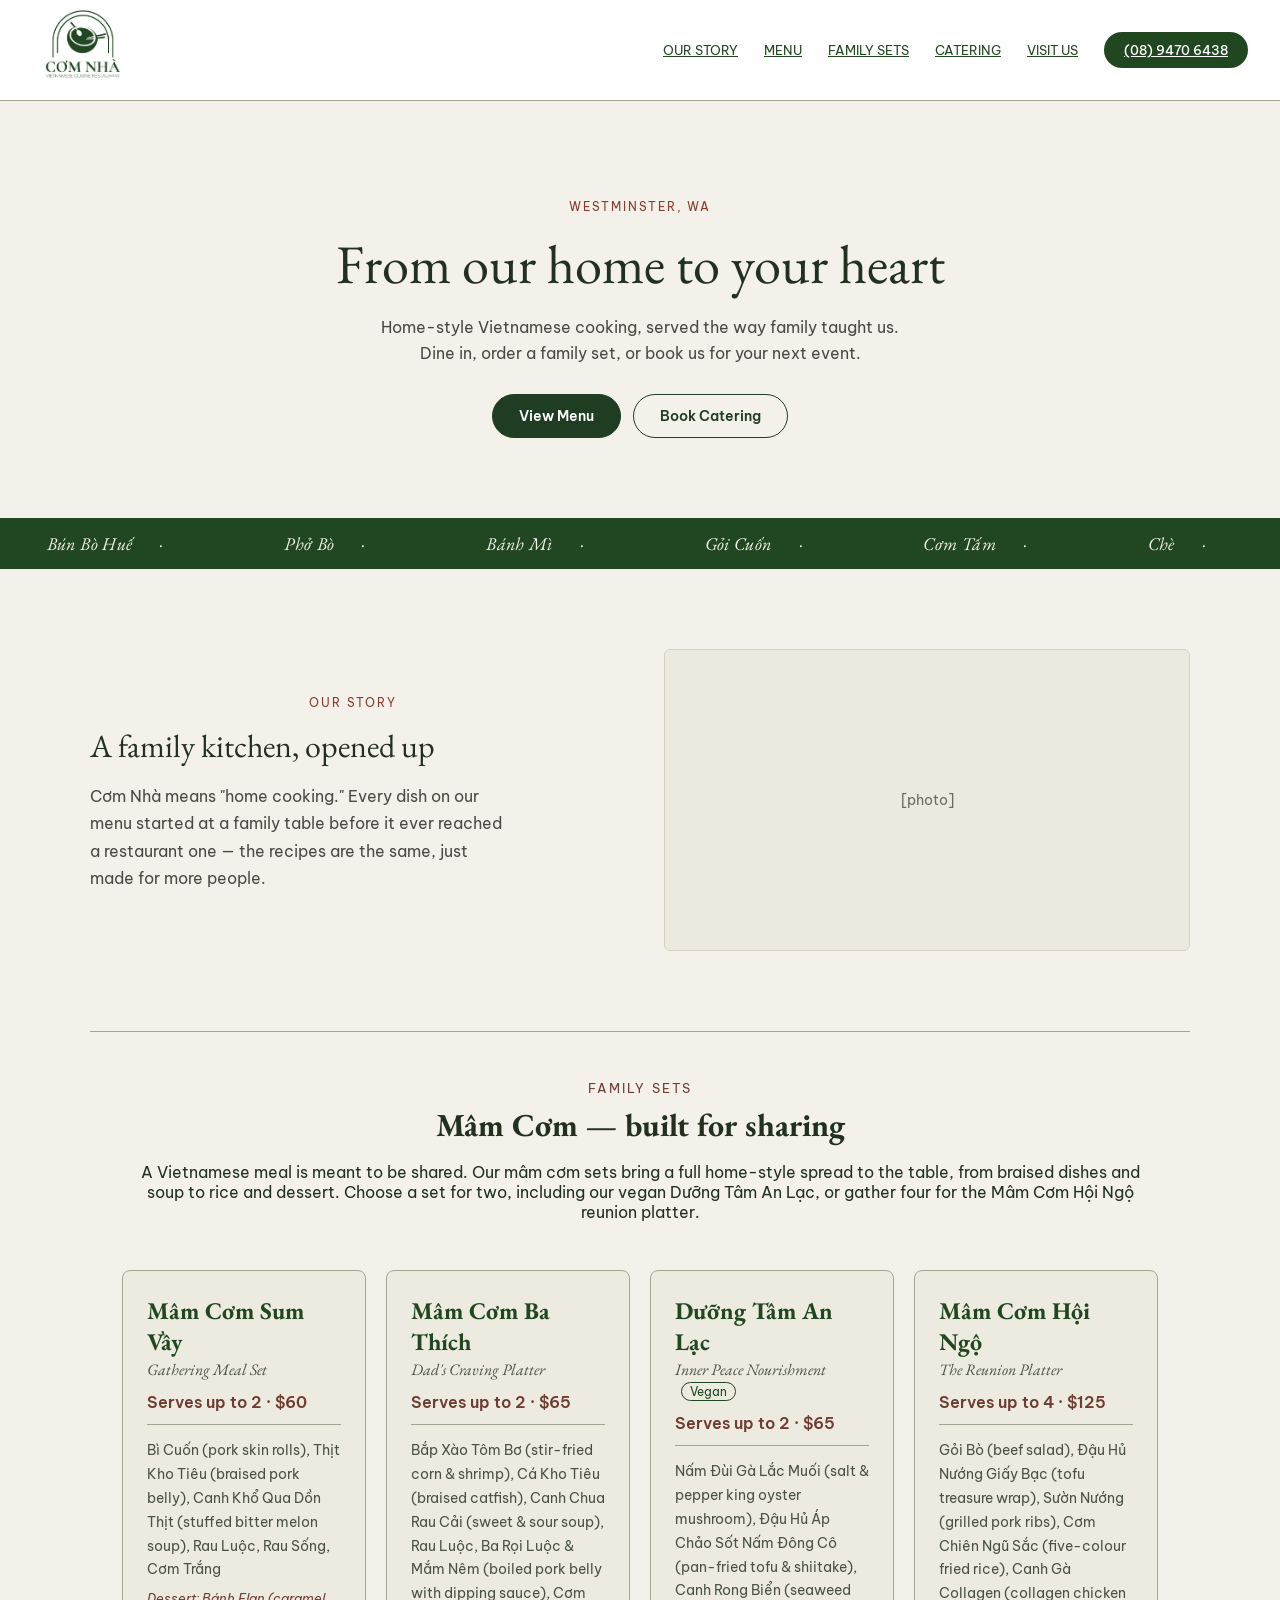
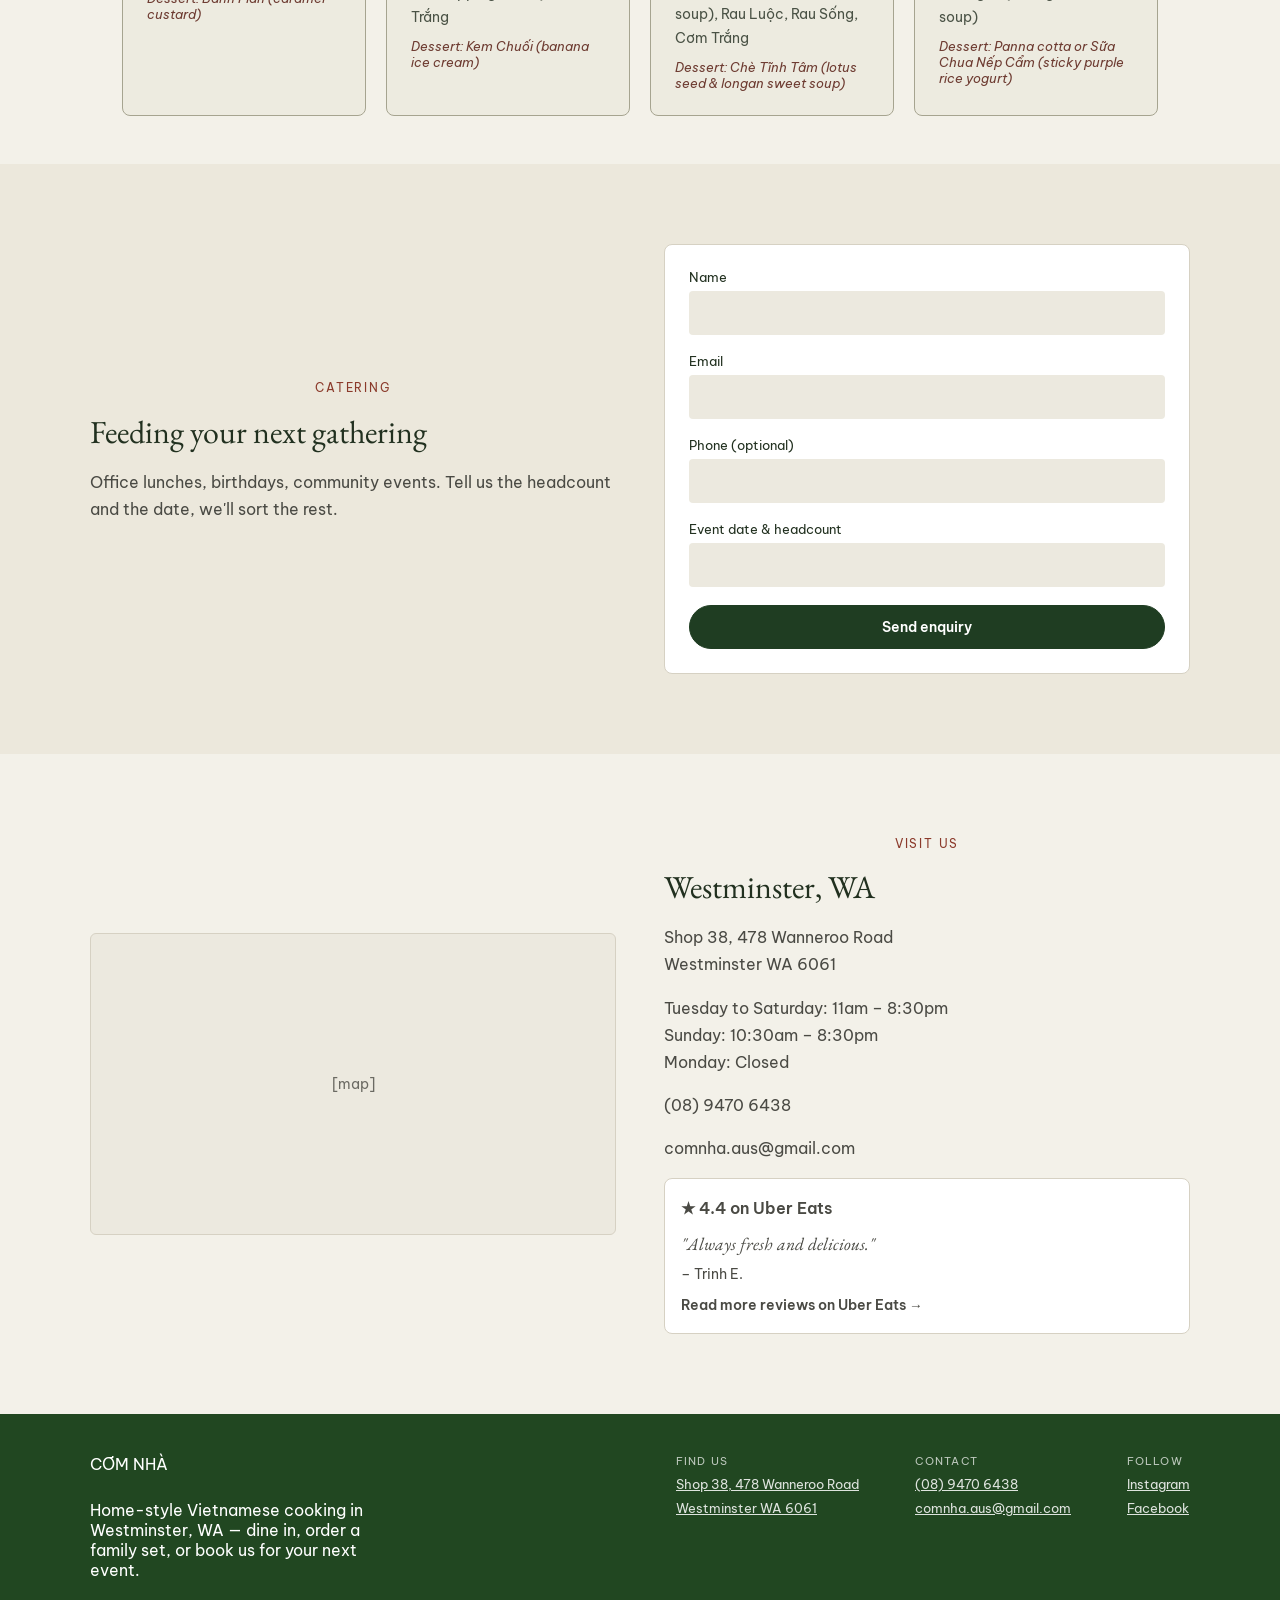
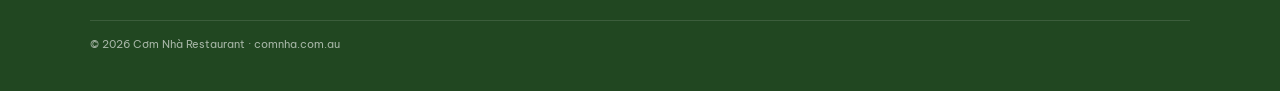
==== commit 8dd5f987: "Merge branch 'main' into fix/43-catering-form-enquiries" ====
--- a/index.html
+++ b/index.html
@@ -25,13 +25,30 @@
       <h1>From our home to your heart</h1>
       <p>Home-style Vietnamese cooking, served the way family taught us. Dine in, order a family set, or book us for your next event.</p>
       <div class="hero-buttons">
-        <a class="btn btn-primary" href="menu.html">View Menu</a>
+                <a class="btn btn-primary" href="pages/menu.html">View Menu</a>
         <a class="btn btn-outline" href="#catering">Book Catering</a>
       </div>
     </section>
 
-    <section id="marquee">
-      Bún Bò Huế &nbsp;·&nbsp; Phở Bò &nbsp;·&nbsp; Bánh Mì &nbsp;·&nbsp; Gỏi Cuốn &nbsp;·&nbsp; Cơm Tấm &nbsp;·&nbsp; Chè
+    <section id="marquee" aria-label="Some of our dishes">
+      <div class="marquee-track">
+        <ul class="marquee-list">
+          <li>Bún Bò Huế</li>
+          <li>Phở Bò</li>
+          <li>Bánh Mì</li>
+          <li>Gỏi Cuốn</li>
+          <li>Cơm Tấm</li>
+          <li>Chè</li>
+        </ul>
+        <ul class="marquee-list" aria-hidden="true">
+          <li>Bún Bò Huế</li>
+          <li>Phở Bò</li>
+          <li>Bánh Mì</li>
+          <li>Gỏi Cuốn</li>
+          <li>Cơm Tấm</li>
+          <li>Chè</li>
+        </ul>
+      </div>
     </section>
 
     <section id="story">
@@ -135,5 +152,6 @@
 
   <script src="js/include.js"></script>
   <script src="js/main.js"></script>
+    <script src="js/nav.js"></script>
 </body>
-</html>+</html>
--- a/css/style.css
+++ b/css/style.css
@@ -30,13 +30,17 @@
 }
 
 /* ---------- nav (issue #1) ---------- */
+/* The header sits inside #site-header, so that wrapper is what has to be
+   sticky. Sticky on the header alone does nothing, because the wrapper is
+   exactly as tall as the header. */
+#site-header { position: sticky; top: 0; z-index: 60; }
 header.nav {
   position: sticky; top: 0; z-index: 50;
   display: flex; align-items: center; justify-content: space-between;
   padding: 0 32px; background: #fff;
   border-bottom: 1px solid var(--line);
   gap: 16px; flex-wrap: wrap;
-  height: 100px;
+  min-height: 100px;
 }
 
 .brand-logo {
@@ -180,8 +184,9 @@
   color: #1F3D22;
 }
 
-/* marquee: scrolling dish strip between hero and story
-   static for now — see this file's bottom note for the looping version */
+/* marquee: looping dish strip between hero and story.
+   Stays on one line, pauses on hover/touch (touch class added in js/main.js),
+   and stops for visitors with reduced motion turned on. */
 #marquee {
   background: var(--accent);
   color: var(--bg);
@@ -189,8 +194,60 @@
   font-family: var(--font-heading);
   font-style: italic;
   font-size: 18px;
-  text-align: center;
   letter-spacing: 0.02em;
+  overflow: hidden;      /* hide the part that's off-screen */
+  white-space: nowrap;   /* never wrap onto two lines */
+}
+
+.marquee-track {
+  display: flex;
+  width: max-content;
+  animation: marquee-scroll 30s linear infinite;
+}
+
+.marquee-list {
+  display: flex;
+  flex-shrink: 0;
+  min-width: 100vw;               /* each copy is at least as wide as the screen */
+  justify-content: space-around;
+  list-style: none;
+  margin: 0;
+  padding: 0;
+}
+
+.marquee-list li {
+  display: flex;
+  align-items: center;
+  gap: 1.5em;
+  padding-right: 1.5em;
+}
+
+.marquee-list li::after {
+  content: "·";                   /* dot between dishes */
+}
+
+/* move left by exactly one copy, then start again */
+@keyframes marquee-scroll {
+  to { transform: translateX(-50%); }
+}
+
+/* pause on mouse hover, or while a finger is on it */
+#marquee:hover .marquee-track,
+#marquee.is-paused .marquee-track {
+  animation-play-state: paused;
+}
+
+/* reduced motion: no animation, visitors can swipe/scroll it by hand */
+@media (prefers-reduced-motion: reduce) {
+  .marquee-track {
+    animation: none;
+  }
+  #marquee {
+    overflow-x: auto;
+  }
+  .marquee-list[aria-hidden="true"] {
+    display: none;
+  }
 }
 
 /* our story */
@@ -344,4 +401,129 @@
   #visit {
     grid-template-columns: 1fr;
   }
+}
+
+
+/* phones: tighter header and catering spacing (issue #56) */
+@media (max-width: 600px) {
+  header.nav { padding: 8px 16px; gap: 8px; }
+  .brand-logo { height: 72px; }
+  nav.links { gap: 8px 18px; }
+  #catering { gap: 24px; }
+}
+
+/* ---------- hamburger menu and side drawer (issue #52) ---------- */
+.nav-toggle,
+.nav-backdrop { display: none; }
+
+@media (max-width: 768px) {
+  /* just the three lines, no box around them */
+  .nav-toggle {
+    position: relative;
+    z-index: 3;
+    display: flex;
+    flex-direction: column;
+    align-items: center;
+    justify-content: center;
+    gap: 6px;
+    width: 44px;
+    height: 44px;
+    padding: 0;
+    background: none;
+    border: 0;
+    cursor: pointer;
+    -webkit-tap-highlight-color: transparent;
+  }
+  .nav-toggle-bar {
+    display: block;
+    width: 26px;
+    height: 2px;
+    background: var(--accent);
+    border-radius: 2px;
+    transition: transform .3s ease, opacity .2s ease;
+  }
+  .nav-toggle:focus-visible {
+    outline: 2px solid var(--accent);
+    outline-offset: 2px;
+    border-radius: 6px;
+  }
+
+  /* the three lines turn into an X while the drawer is open */
+  header.nav.nav-open .nav-toggle-bar:nth-child(1) { transform: translateY(8px) rotate(45deg); }
+  header.nav.nav-open .nav-toggle-bar:nth-child(2) { opacity: 0; }
+  header.nav.nav-open .nav-toggle-bar:nth-child(3) { transform: translateY(-8px) rotate(-45deg); }
+
+  /* dark overlay behind the drawer; tap it to close */
+  .nav-backdrop {
+    display: block;
+    position: fixed;
+    inset: 0;
+    z-index: 1;
+    background: rgba(33, 48, 31, 0.45);
+    opacity: 0;
+    visibility: hidden;
+    transition: opacity .3s ease, visibility 0s linear .3s;
+  }
+  header.nav.nav-open .nav-backdrop {
+    opacity: 1;
+    visibility: visible;
+    transition: opacity .3s ease;
+  }
+
+  /* drawer that slides in from the right */
+  header.nav nav.links {
+    position: fixed;
+    top: 0;
+    right: 0;
+    bottom: 0;
+    z-index: 2;
+    width: min(82vw, 340px);
+    box-sizing: border-box;
+    display: flex;
+    flex-direction: column;
+    align-items: stretch;
+    flex-wrap: nowrap;
+    gap: 0;
+    padding: 96px 28px 32px;
+    background: var(--bg);
+    box-shadow: -12px 0 32px rgba(33, 48, 31, 0.18);
+    overflow-y: auto;
+    transform: translateX(100%);
+    visibility: hidden;
+    transition: transform .3s ease, visibility 0s linear .3s;
+  }
+  header.nav.nav-open nav.links {
+    transform: none;
+    visibility: visible;
+    transition: transform .3s ease;
+  }
+
+  header.nav nav.links a.navlink {
+    font-family: var(--font-heading);
+    font-size: 1.6rem;
+    color: var(--text);
+    padding: 16px 0;
+    border-bottom: 1px solid var(--line);
+    text-decoration: none;
+  }
+  header.nav nav.links a.navlink:hover,
+  header.nav nav.links a.navlink:focus-visible { color: var(--highlight); }
+  header.nav nav.links a.navlink:nth-last-child(2) { margin-bottom: 24px; }
+
+  header.nav nav.links .phone-pill {
+    margin-top: auto;
+    padding: 14px 20px;
+    font-size: 16px;
+    text-align: center;
+    text-decoration: none;
+  }
+
+  /* stop the page scrolling behind the open drawer */
+  body.nav-locked { overflow: hidden; }
+}
+
+@media (prefers-reduced-motion: reduce) {
+  .nav-toggle-bar,
+  .nav-backdrop,
+  header.nav nav.links { transition: none; }
 }
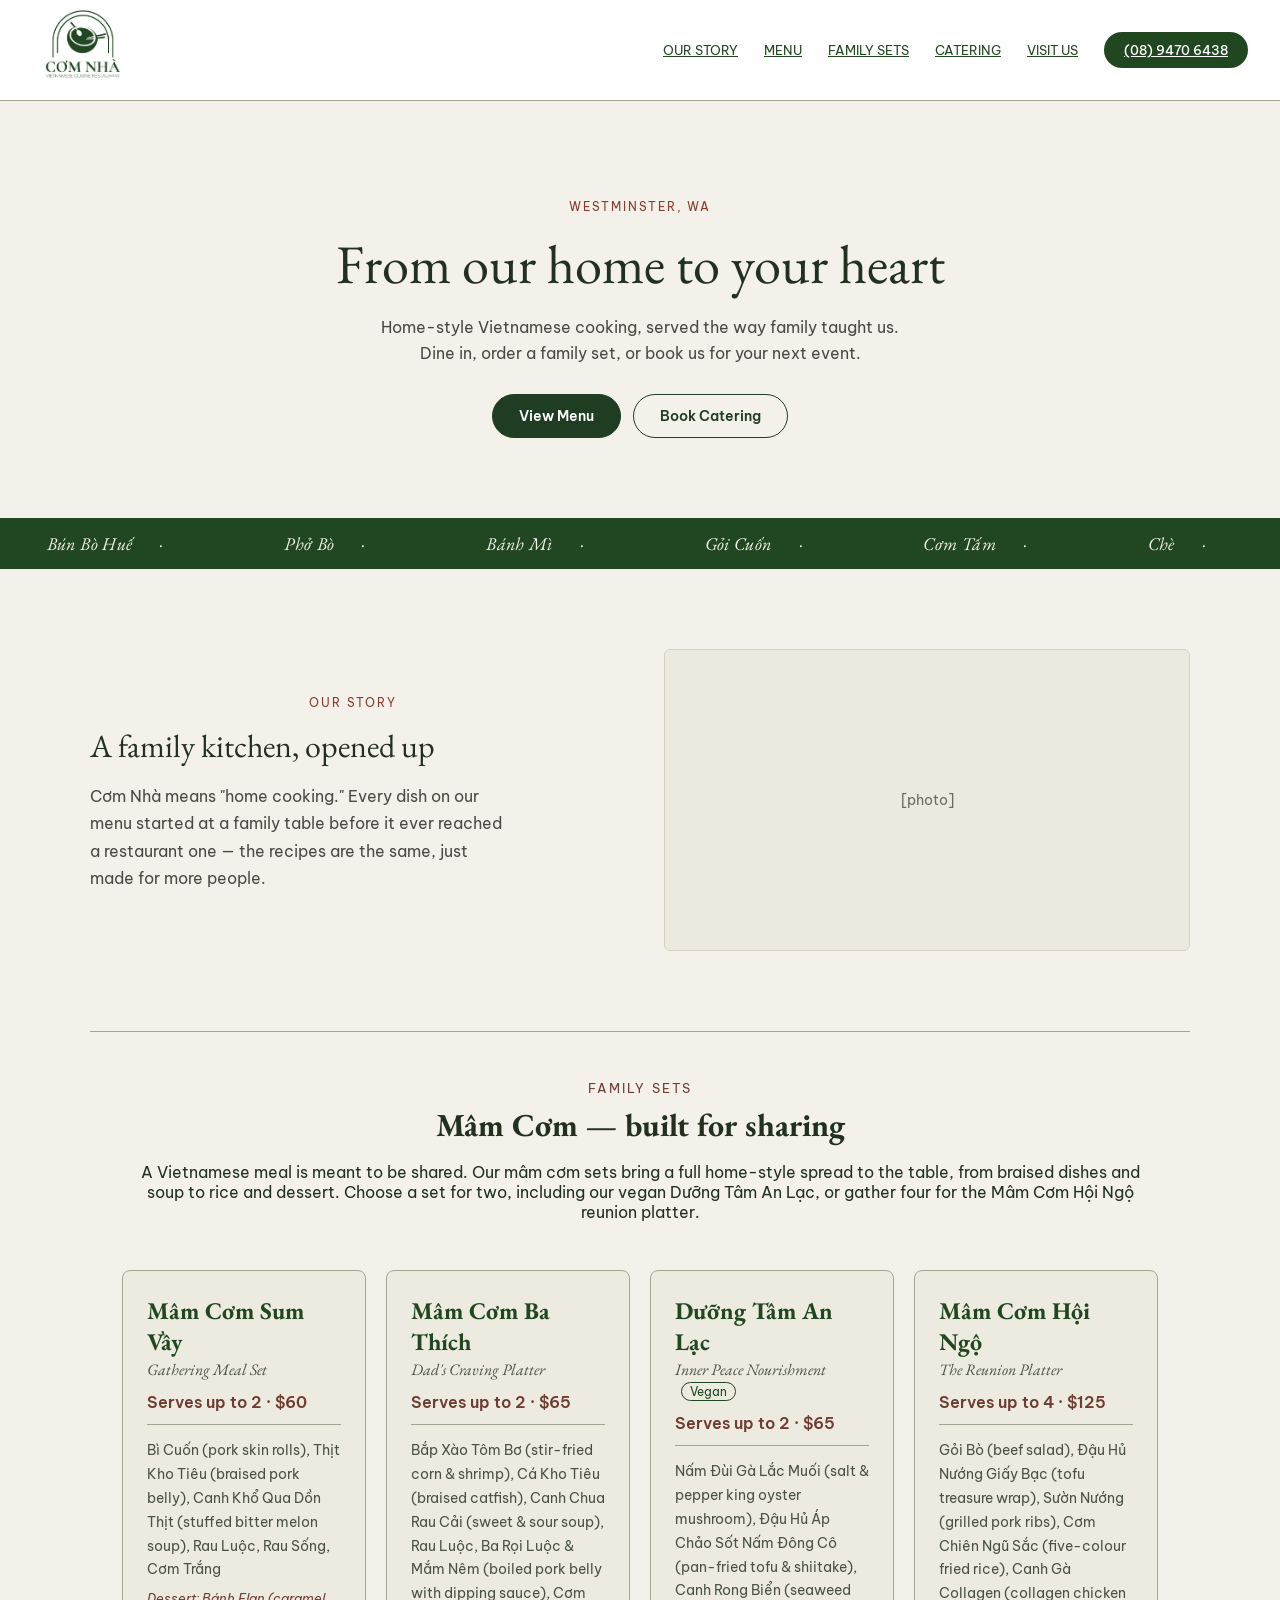
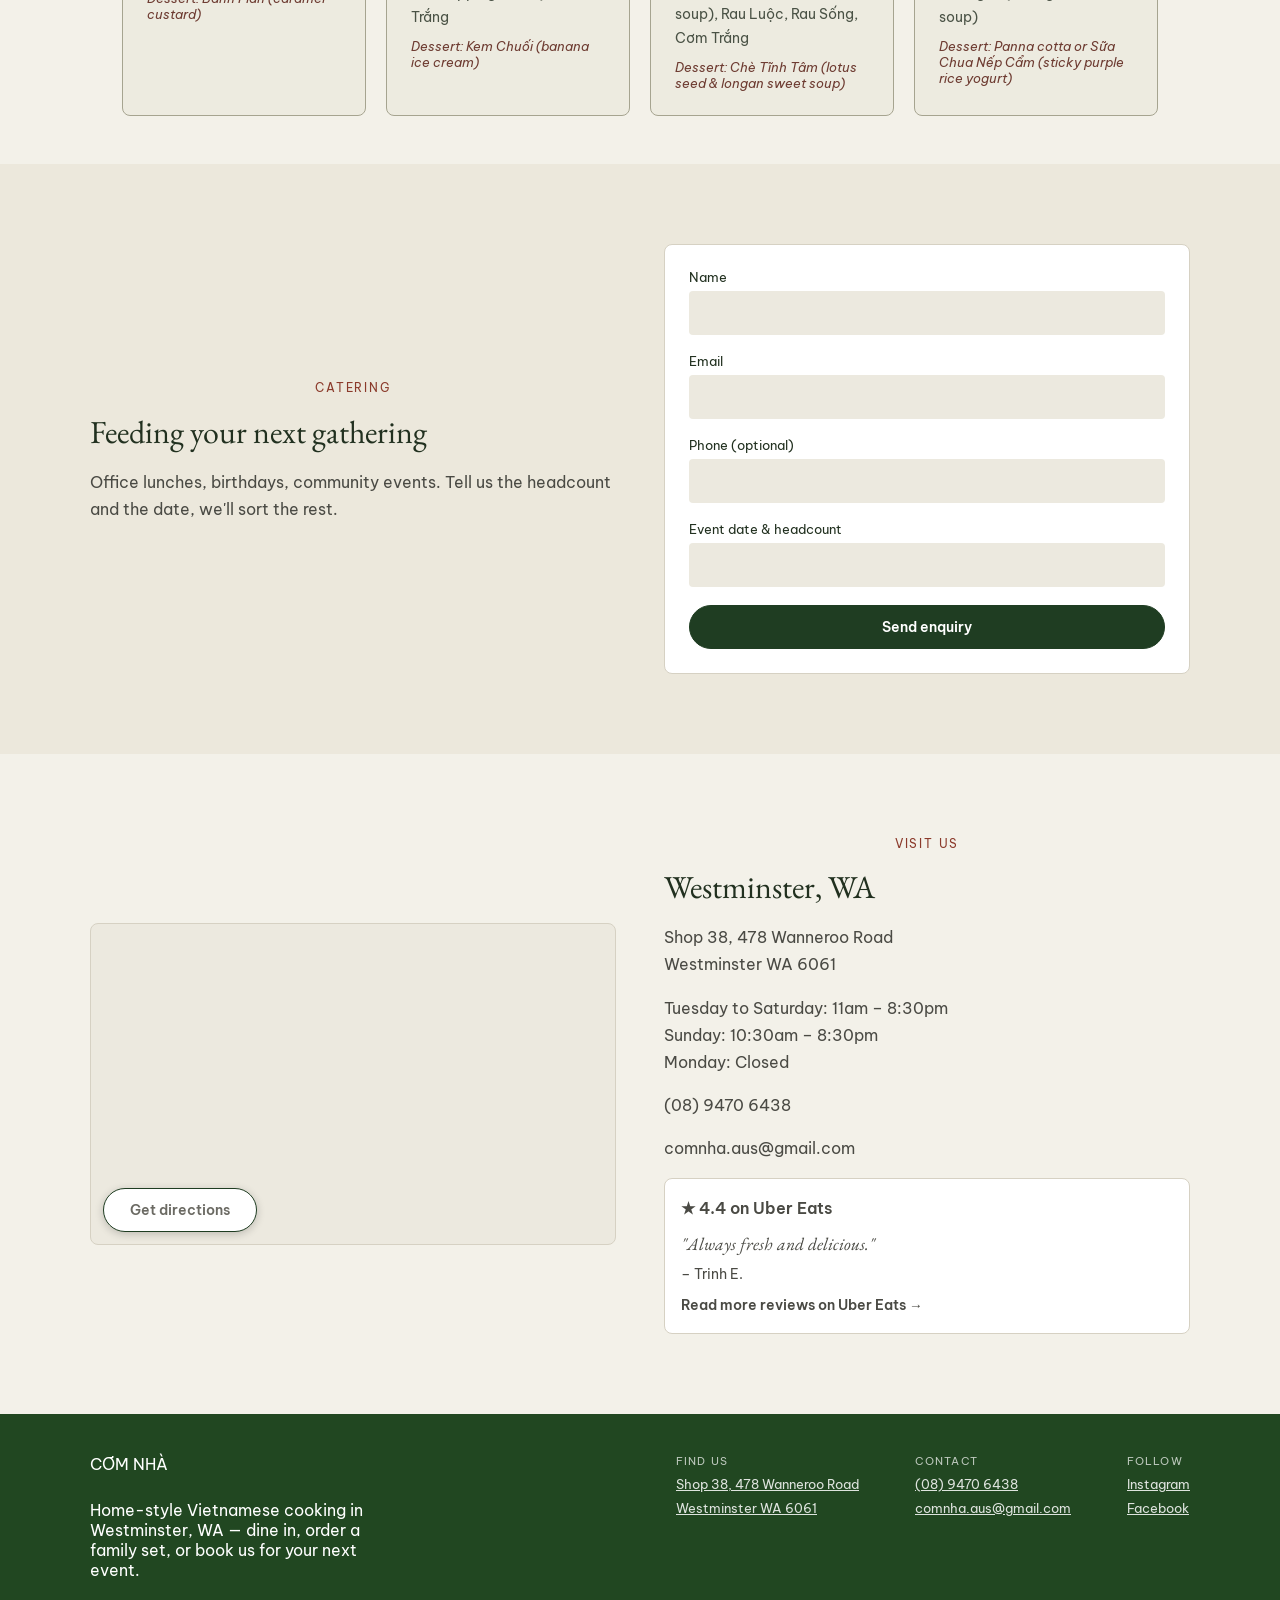
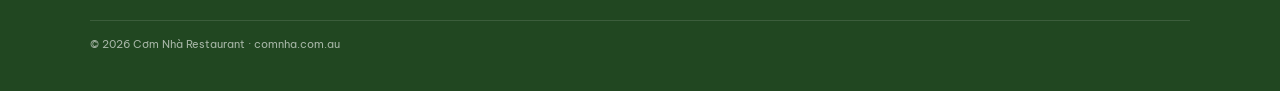
==== commit bd5439c2: "Add Google Map and Get directions button to Visit Us (#47)" ====
--- a/index.html
+++ b/index.html
@@ -126,7 +126,12 @@
     </section>
 
     <section id="visit">
-      <div class="visit-map">[map]</div>
+      <div class="visit-map">
+        <iframe title="Map showing Com Nha, Shop 38, 478 Wanneroo Road, Westminster WA"
+          src="https://www.google.com/maps?q=Com+Nha+Restaurant,+Shop+38,+478+Wanneroo+Road,+Westminster+WA+6061&amp;output=embed"
+          loading="lazy" referrerpolicy="no-referrer-when-downgrade" allowfullscreen></iframe>
+        <a class="map-directions btn" href="https://www.google.com/maps/dir/?api=1&amp;destination=Com+Nha+Restaurant,+Shop+38,+478+Wanneroo+Road,+Westminster+WA+6061" target="_blank" rel="noopener">Get directions</a>
+      </div>
       <div class="visit-details">
         <p class="eyebrow">Visit us</p>
         <h2>Westminster, WA</h2>
@@ -154,4 +159,4 @@
   <script src="js/main.js"></script>
     <script src="js/nav.js"></script>
 </body>
-</html>
+</html>
--- a/css/style.css
+++ b/css/style.css
@@ -359,6 +359,29 @@
 #visit a {
   color: inherit;
   text-decoration: none;
+}
+
+.visit-map {
+  position: relative;
+  min-height: 320px;
+  border-radius: 8px;
+  overflow: hidden;
+  background: #ECE9DF;
+}
+.visit-map iframe {
+  position: absolute;
+  inset: 0;
+  width: 100%;
+  height: 100%;
+  border: 0;
+}
+.map-directions {
+  position: absolute;
+  left: 12px;
+  bottom: 12px;
+  background: #ffffff;
+  color: #1F3D22;
+  box-shadow: 0 2px 8px rgba(0,0,0,.2);
 }
 
 .rating-block {
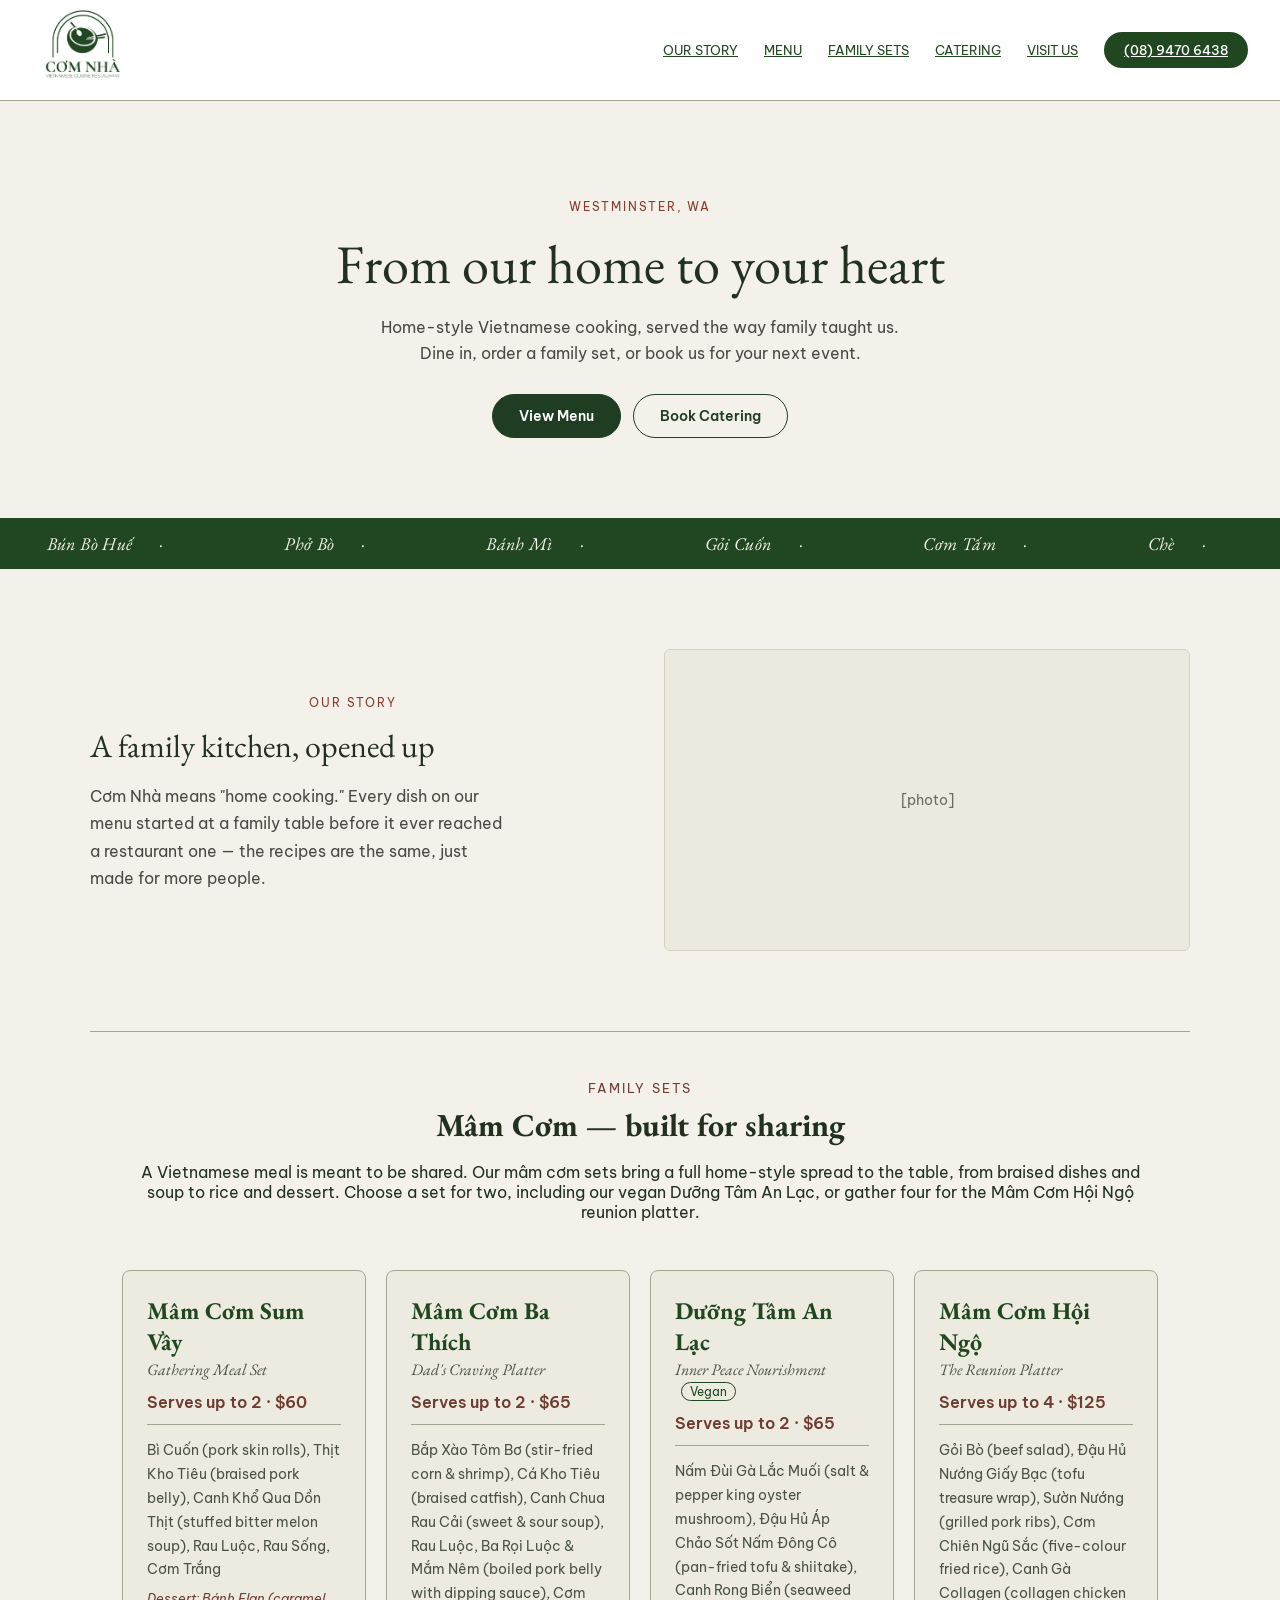
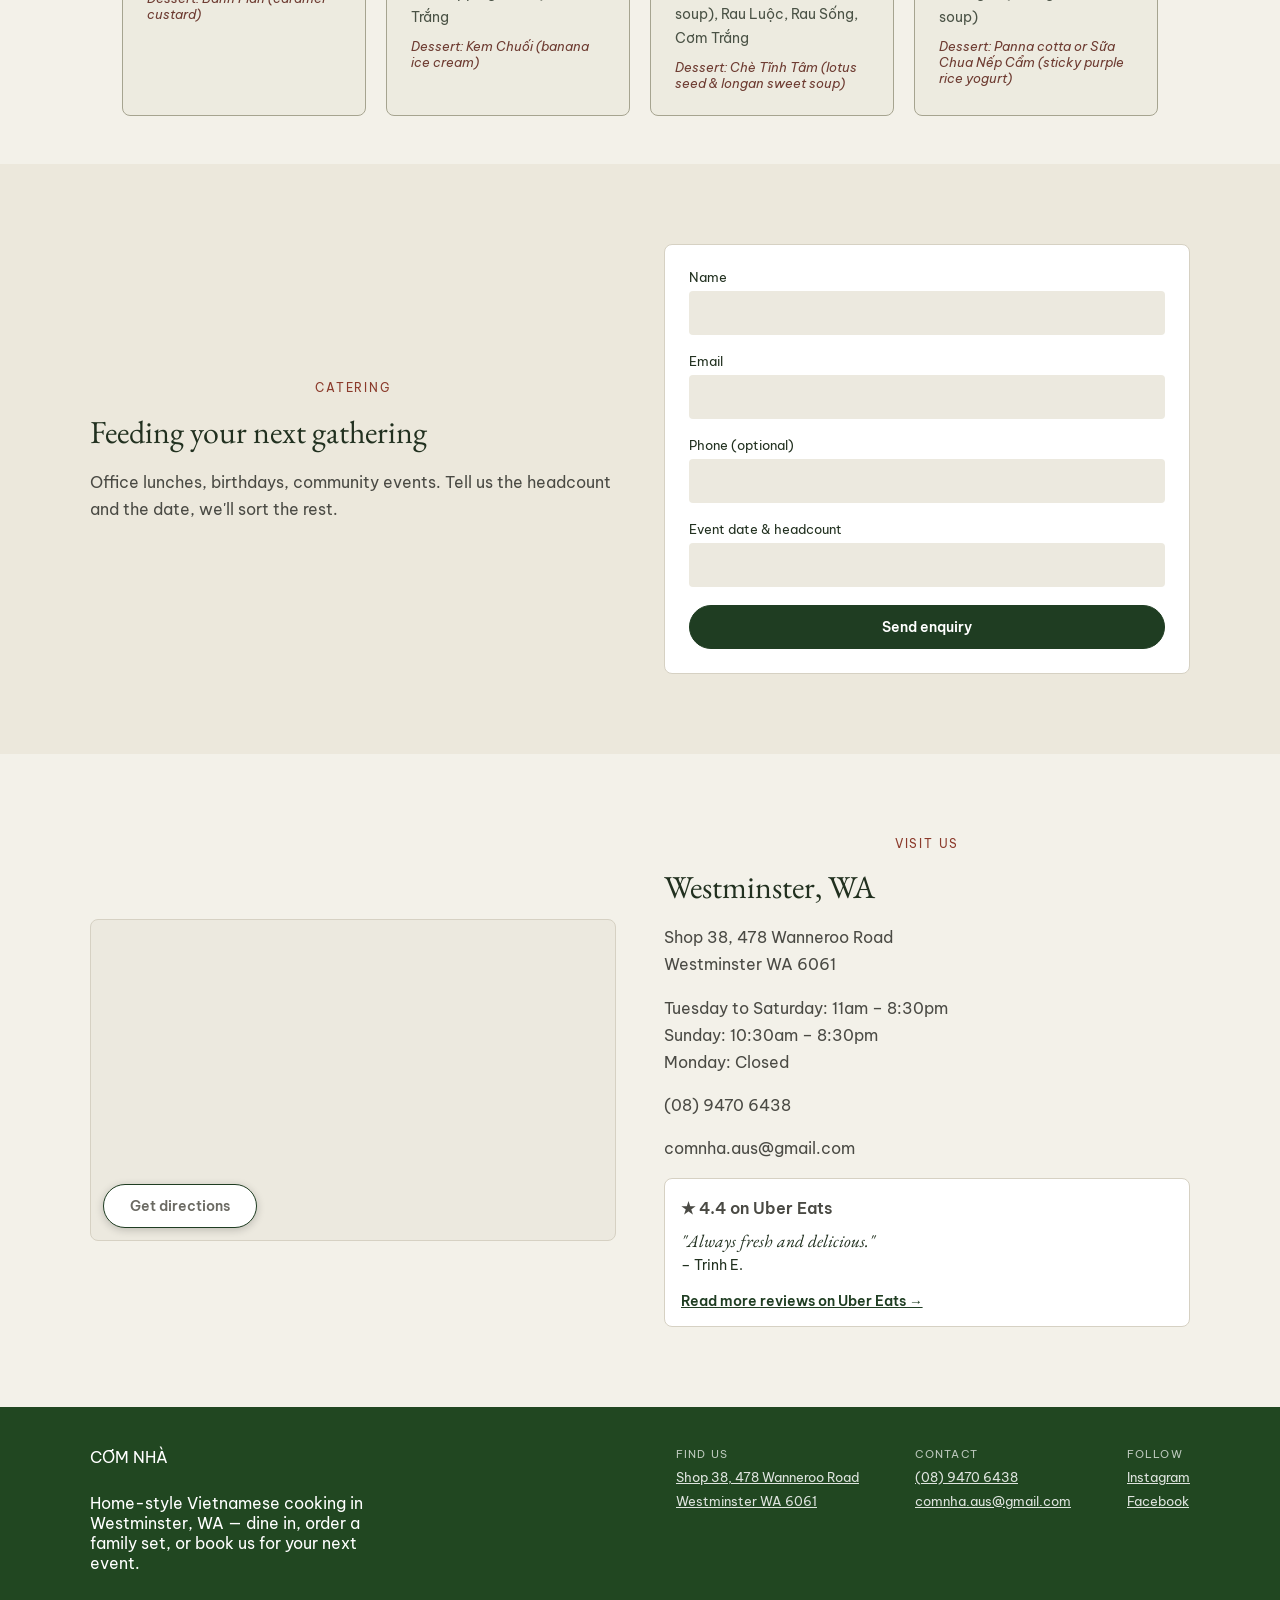
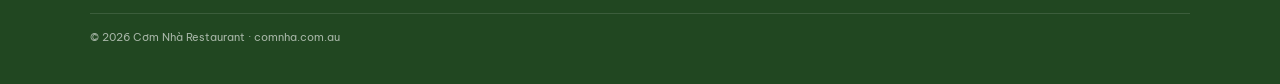
==== commit 0e3cb221: "Send pickup to Foodbooking and delivery to Uber Eats" ====
--- a/index.html
+++ b/index.html
@@ -143,12 +143,17 @@
         </ul>
         <p><a href="tel:+61894706438">(08) 9470 6438</a></p>
         <p><a href="mailto:comnha.aus@gmail.com">comnha.aus@gmail.com</a></p>
-        <a class="rating-block" href="https://www.ubereats.com/au/store/com-nha-restaurant-westminster/_axrUWOhW5KjC9jTwBZXnQ" target="_blank" rel="noopener">
+        <div class="rating-block" id="reviews" aria-label="Customer reviews">
           <p class="rating-score">★ 4.4 on Uber Eats</p>
-          <p class="rating-quote">"Always fresh and delicious."</p>
-          <p class="rating-author">– Trinh E.</p>
-          <p class="rating-link">Read more reviews on Uber Eats →</p>
-        </a>
+          <div class="rating-slides" id="review-slides" aria-live="off">
+            <figure class="rating-slide is-active">
+              <blockquote class="rating-quote">"Always fresh and delicious."</blockquote>
+              <figcaption class="rating-author">– Trinh E.</figcaption>
+            </figure>
+          </div>
+          <div class="rating-dots" id="review-dots" hidden></div>
+          <a class="rating-link" href="https://www.ubereats.com/au/store/com-nha-restaurant-westminster/_axrUWOhW5KjC9jTwBZXnQ" target="_blank" rel="noopener">Read more reviews on Uber Eats →</a>
+        </div>
       </div>
     </section>
   </main>
@@ -157,6 +162,7 @@
 
   <script src="js/include.js"></script>
   <script src="js/main.js"></script>
+  <script src="js/reviews.js"></script>
     <script src="js/nav.js"></script>
 </body>
 </html>
--- a/css/style.css
+++ b/css/style.css
@@ -398,6 +398,23 @@
   margin: 0 0 6px;
 }
 
+/* reviews sit in one grid cell so the block is as tall as the longest review
+   and the page never jumps when they change */
+.rating-slides {
+  display: grid;
+}
+.rating-slide {
+  grid-area: 1 / 1;
+  margin: 0;
+  opacity: 0;
+  visibility: hidden;
+  transition: opacity .6s ease, visibility .6s;
+}
+.rating-slide.is-active {
+  opacity: 1;
+  visibility: visible;
+}
+
 .rating-quote {
   font-family: 'EB Garamond', serif;
   font-style: italic;
@@ -410,11 +427,41 @@
   margin: 4px 0 8px;
 }
 
-.rating-link {
+.rating-dots {
+  display: flex;
+  gap: 4px;
+  margin: 0 0 8px -6px;
+}
+.rating-dot {
+  width: 24px;
+  height: 24px;
+  padding: 0;
+  border: 0;
+  background: transparent;
+  cursor: pointer;
+  position: relative;
+}
+.rating-dot::after {
+  content: "";
+  position: absolute;
+  inset: 8px;
+  border-radius: 50%;
+  background: #A6A490;
+}
+.rating-dot.is-active::after { background: #1F3D22; }
+.rating-dot:focus-visible { outline: 2px solid #1F3D22; border-radius: 4px; }
+
+#visit .rating-link {
+  display: inline-block;
   font-size: 0.85rem;
   font-weight: 600;
   color: #1F3D22;
   margin: 0;
+  text-decoration: underline;
+}
+
+@media (prefers-reduced-motion: reduce) {
+  .rating-slide { transition: none; }
 }
 
 /* phones: stack side-by-side sections */
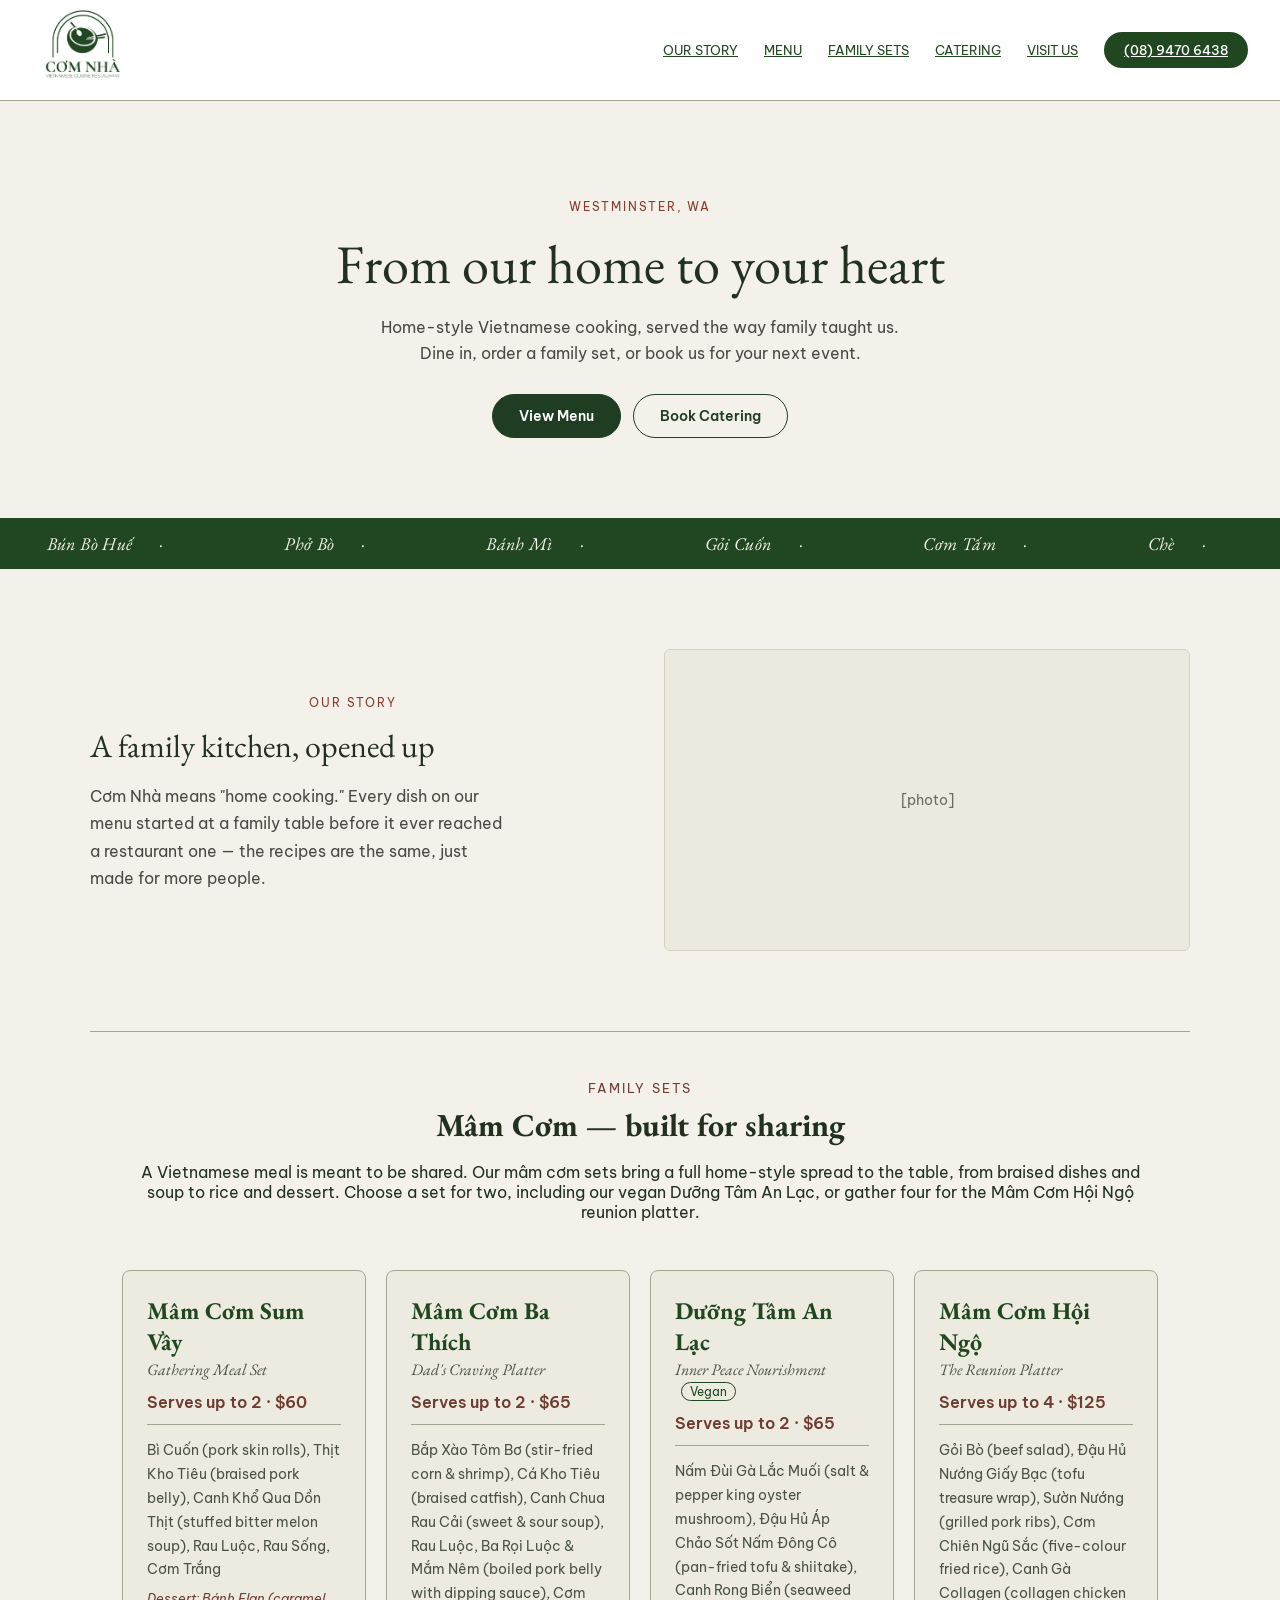
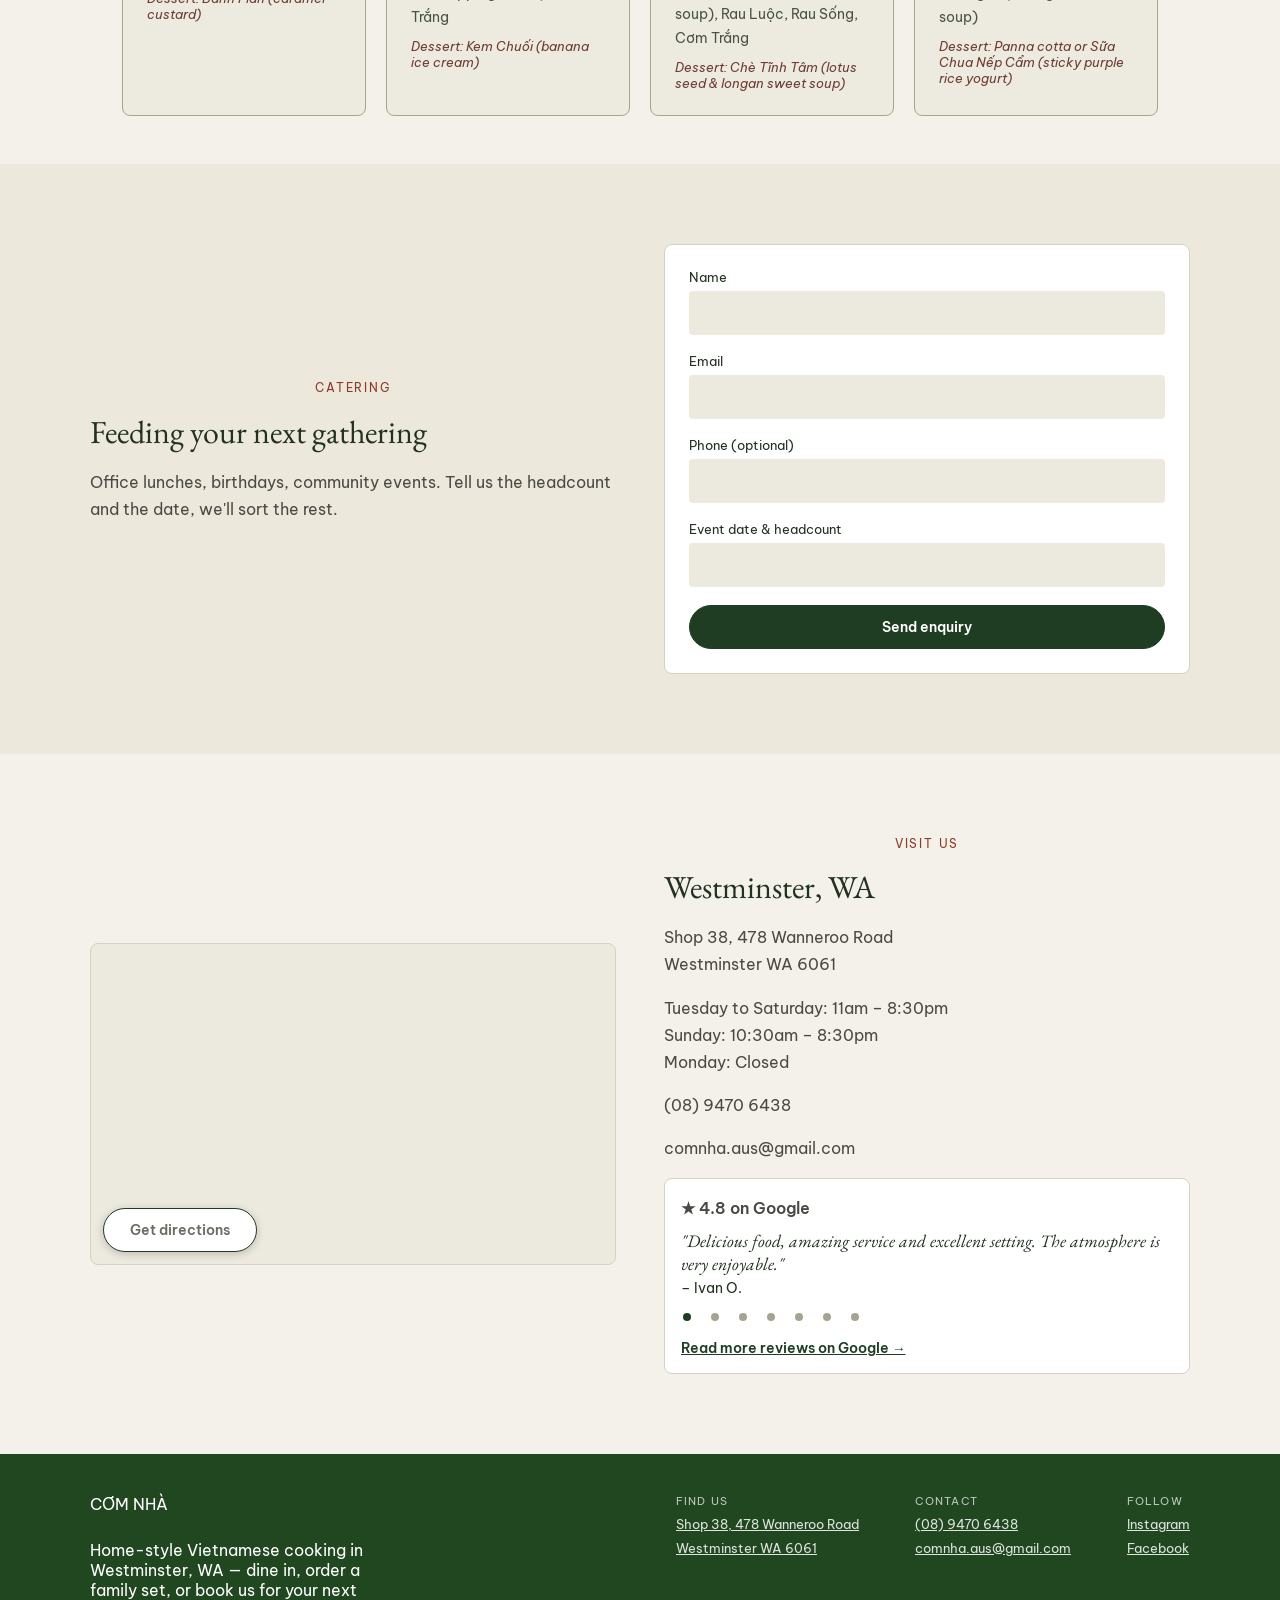
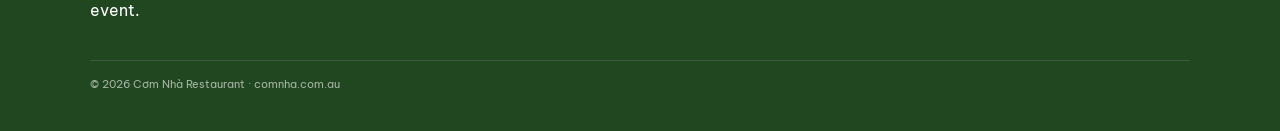
==== commit 2c426aa6: "Added looping google reviews" ====
--- a/index.html
+++ b/index.html
@@ -144,15 +144,15 @@
         <p><a href="tel:+61894706438">(08) 9470 6438</a></p>
         <p><a href="mailto:comnha.aus@gmail.com">comnha.aus@gmail.com</a></p>
         <div class="rating-block" id="reviews" aria-label="Customer reviews">
-          <p class="rating-score">★ 4.4 on Uber Eats</p>
+          <p class="rating-score">★ 4.8 on Google</p>
           <div class="rating-slides" id="review-slides" aria-live="off">
             <figure class="rating-slide is-active">
-              <blockquote class="rating-quote">"Always fresh and delicious."</blockquote>
-              <figcaption class="rating-author">– Trinh E.</figcaption>
+              <blockquote class="rating-quote">"Delicious food, amazing service and excellent setting. The atmosphere is very enjoyable."</blockquote>
+              <figcaption class="rating-author">– Ivan O.</figcaption>
             </figure>
           </div>
           <div class="rating-dots" id="review-dots" hidden></div>
-          <a class="rating-link" href="https://www.ubereats.com/au/store/com-nha-restaurant-westminster/_axrUWOhW5KjC9jTwBZXnQ" target="_blank" rel="noopener">Read more reviews on Uber Eats →</a>
+          <a class="rating-link" href="https://www.google.com/maps/search/?api=1&amp;query=Com+Nha+Vietnamese+Restaurant+38%2F478+Wanneroo+Rd+Westminster+WA+6061" target="_blank" rel="noopener">Read more reviews on Google →</a>
         </div>
       </div>
     </section>
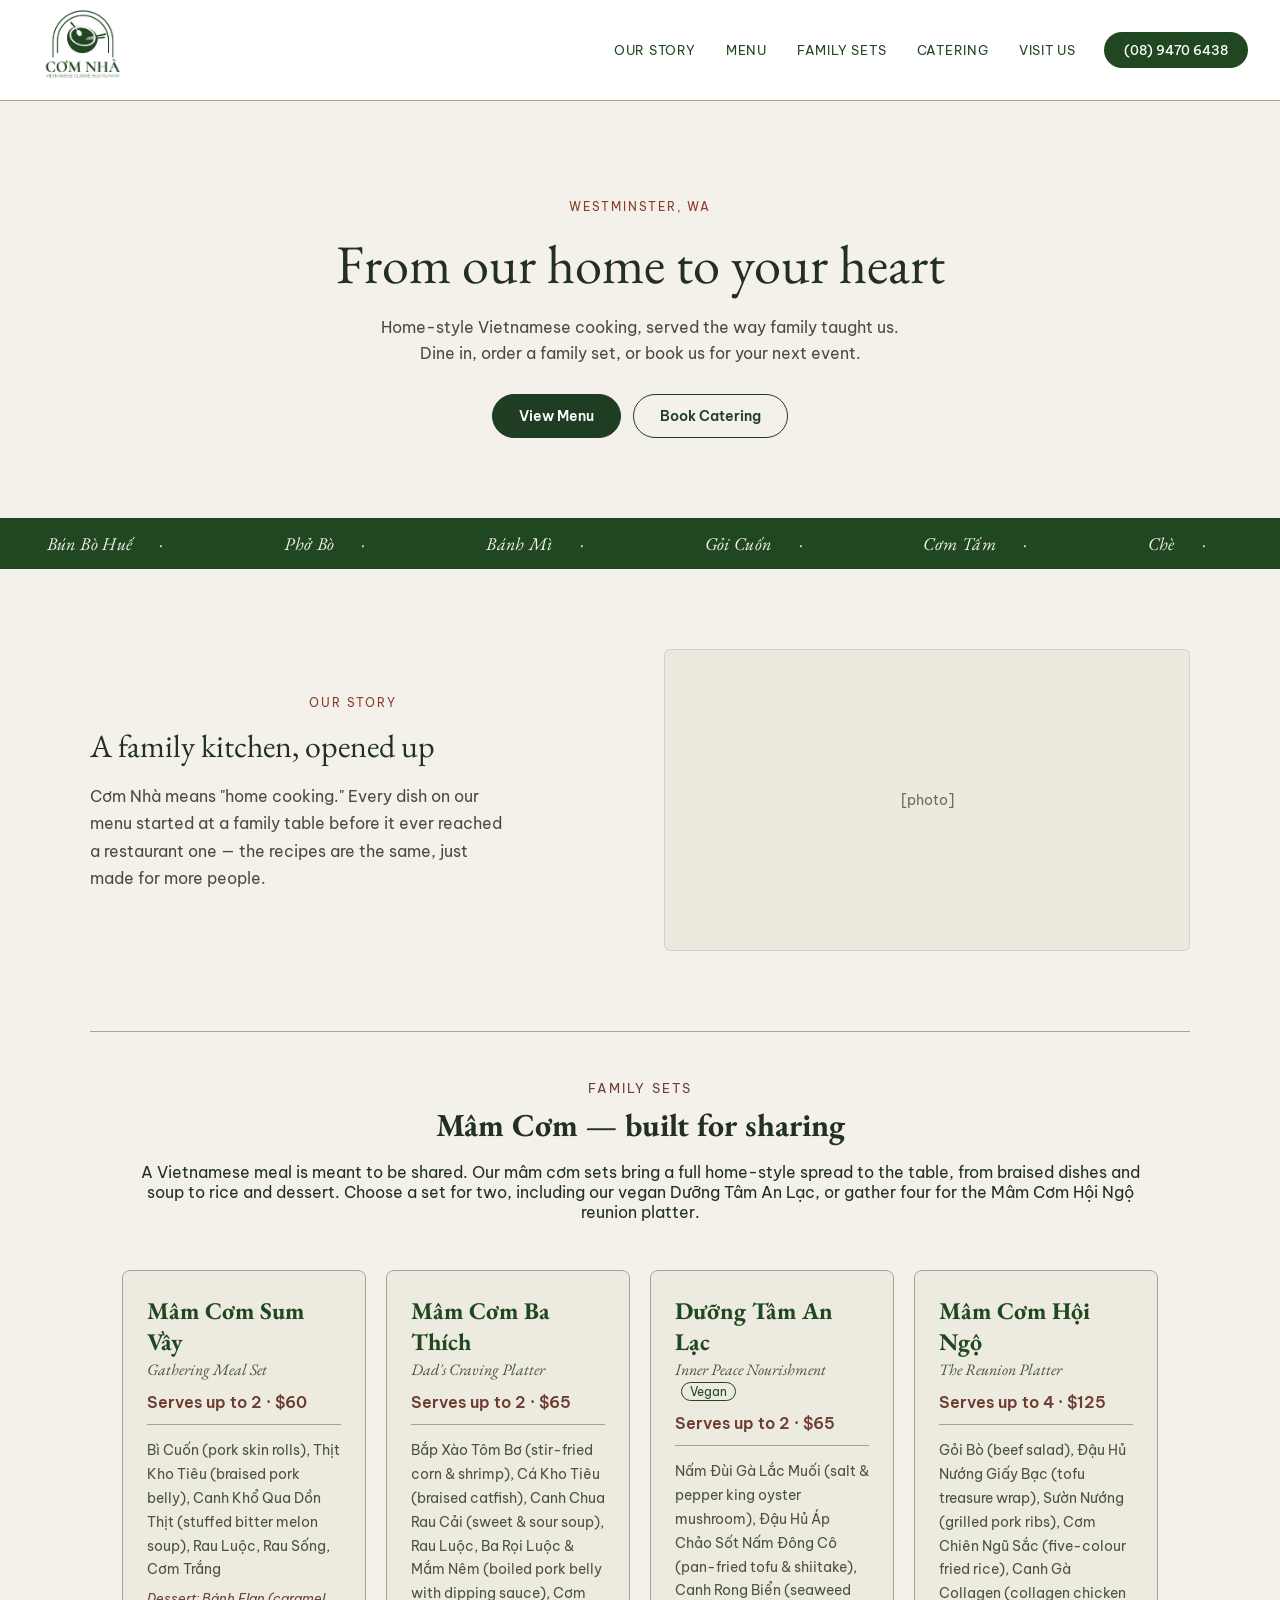
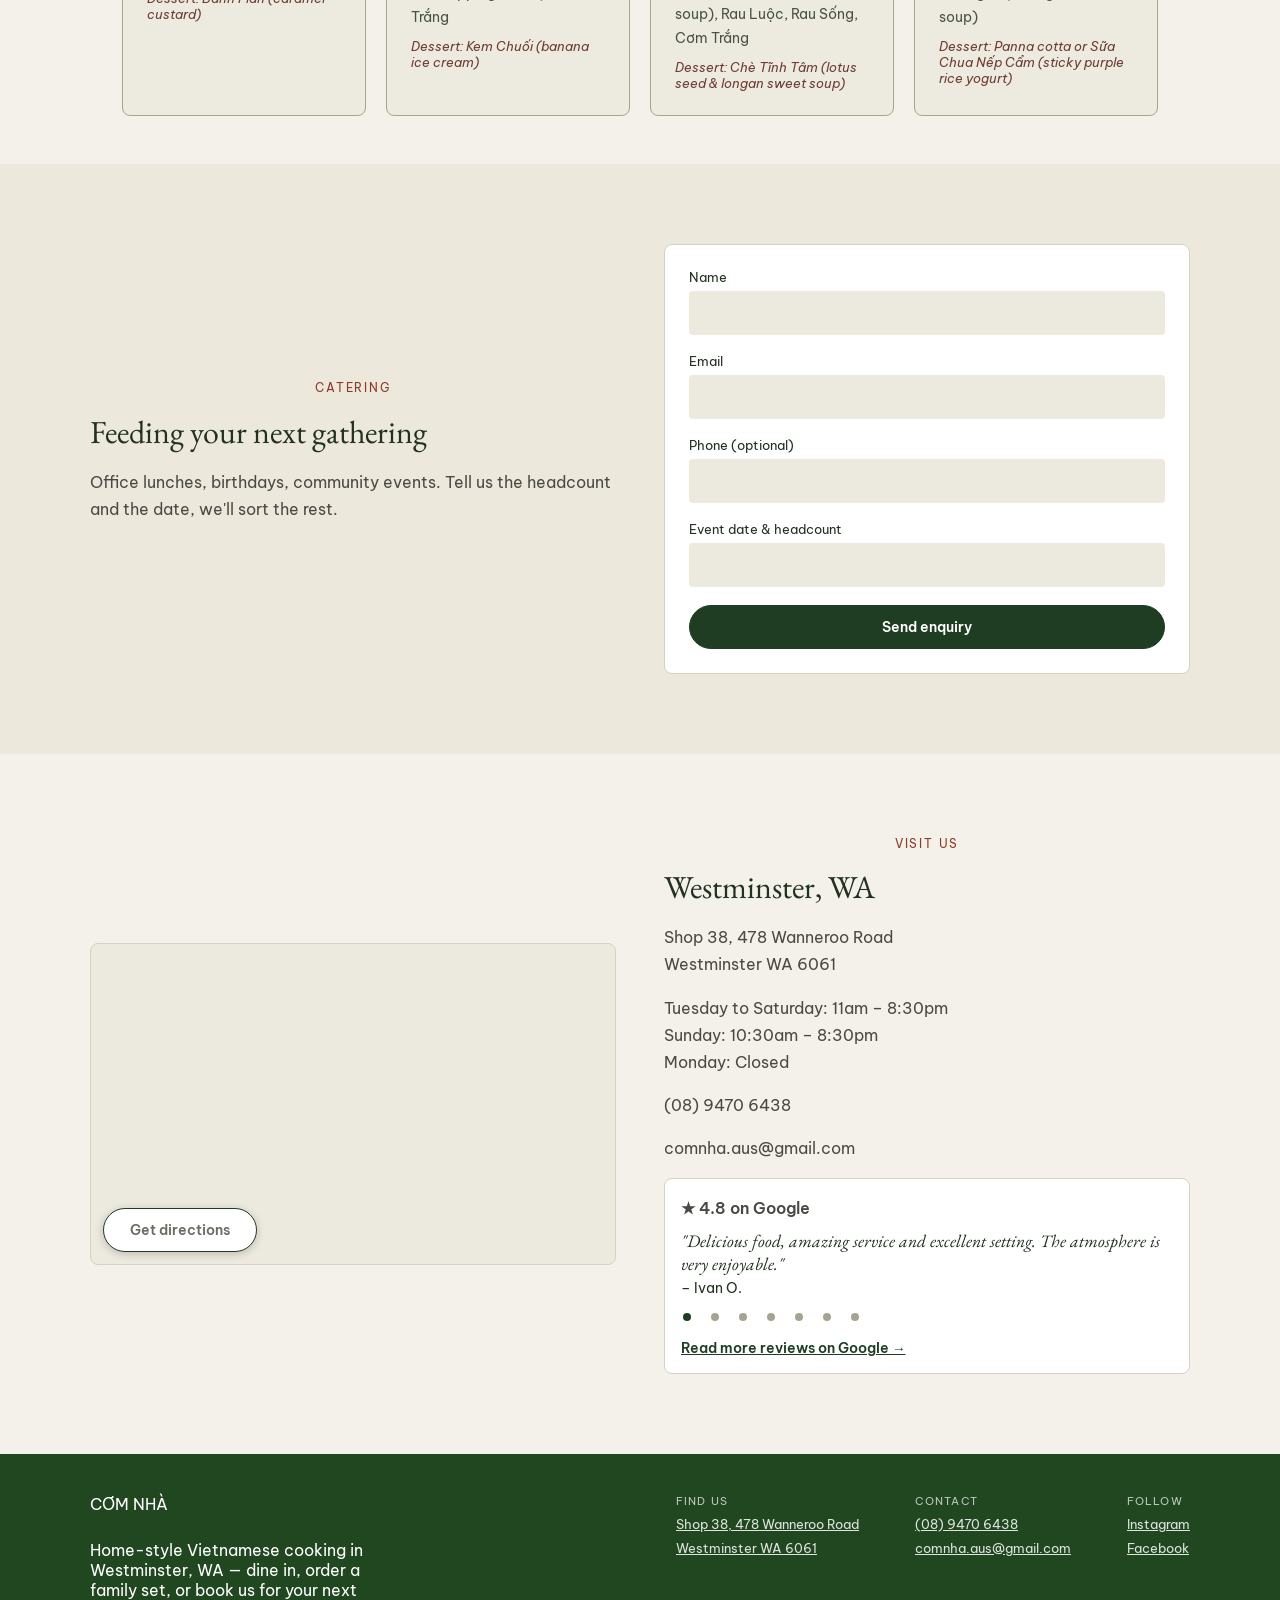
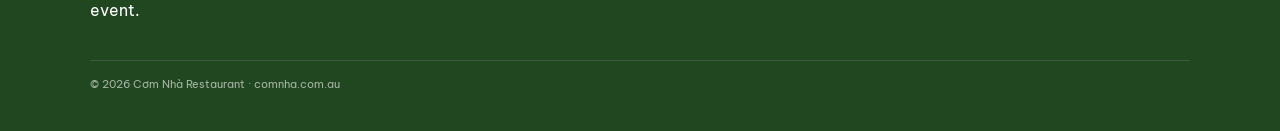
==== commit 67bd3ba6: "Add title attribute to phone input for clarity Updated phone input field with a title attribute for " ====
--- a/index.html
+++ b/index.html
@@ -57,7 +57,7 @@
         <h2>A family kitchen, opened up</h2>
         <p>Cơm Nhà means "home cooking." Every dish on our menu started at a family table before it ever reached a restaurant one — the recipes are the same, just made for more people.</p>
       </div>
-      <div class="story-photo">[photo]</div>
+      <div class="story-photo" aria-hidden="true">[photo]</div>
     </section>
 
     <section id="signatures"></section>
@@ -117,7 +117,7 @@
         <label for="cat-email">Email</label>
         <input type="email" id="cat-email" name="email" autocomplete="email" required>
         <label for="cat-phone">Phone (optional)</label>
-        <input type="tel" id="cat-phone" name="phone" autocomplete="tel" pattern="[0-9 +()\-]{8,15}">
+        <input type="tel" id="cat-phone" name="phone" autocomplete="tel" pattern="[0-9 +()\-]{8,15}" title="Numbers, spaces and + ( ) - only, 8 to 15 characters">
         <label for="cat-details">Event date &amp; headcount</label>
         <input type="text" id="cat-details" name="details" required>
         <button type="submit" class="btn btn-primary">Send enquiry</button>
@@ -165,4 +165,4 @@
   <script src="js/reviews.js"></script>
     <script src="js/nav.js"></script>
 </body>
-</html>+</html>
--- a/css/style.css
+++ b/css/style.css
@@ -53,6 +53,52 @@
 nav.links { display: flex; align-items: center; gap: 26px; font-size: 13px; flex-wrap: wrap; }
 nav.links a.navlink { color: var(--accent); }
 .phone-pill { background: var(--accent); color: #fff; padding: 10px 20px; border-radius: 999px; font-weight: 500; font-size: 13px; white-space: nowrap; }
+
+/* Desktop nav hover: a line slides in under the link and the text warms up.
+   The phone pill lifts and turns brown. The phone drawer has its own rules below. */
+@media (min-width: 769px) {
+  nav.links a.navlink {
+    position: relative;
+    padding: 8px 2px;
+    text-decoration: none;
+    letter-spacing: 0.06em;
+    transition: color .25s ease;
+  }
+  nav.links a.navlink::after {
+    content: "";
+    position: absolute;
+    left: 0;
+    right: 0;
+    bottom: 2px;
+    height: 2px;
+    border-radius: 2px;
+    background: var(--highlight);
+    transform: scaleX(0);
+    transform-origin: left center;
+    transition: transform .3s ease;
+  }
+  nav.links a.navlink:hover,
+  nav.links a.navlink:focus-visible { color: var(--highlight); }
+  nav.links a.navlink:hover::after,
+  nav.links a.navlink:focus-visible::after { transform: scaleX(1); }
+
+  .phone-pill {
+    text-decoration: none;
+    transition: background .25s ease, transform .25s ease, box-shadow .25s ease;
+  }
+  .phone-pill:hover,
+  .phone-pill:focus-visible {
+    background: var(--highlight);
+    transform: translateY(-2px);
+    box-shadow: 0 6px 14px rgba(110, 60, 50, .25);
+  }
+}
+
+@media (prefers-reduced-motion: reduce) {
+  nav.links a.navlink,
+  nav.links a.navlink::after,
+  .phone-pill { transition: none; }
+}
 
 /* ---------- footer (issue #1) ---------- */
 footer.site { background: var(--accent); padding: 40px 32px; color: #fff; }
